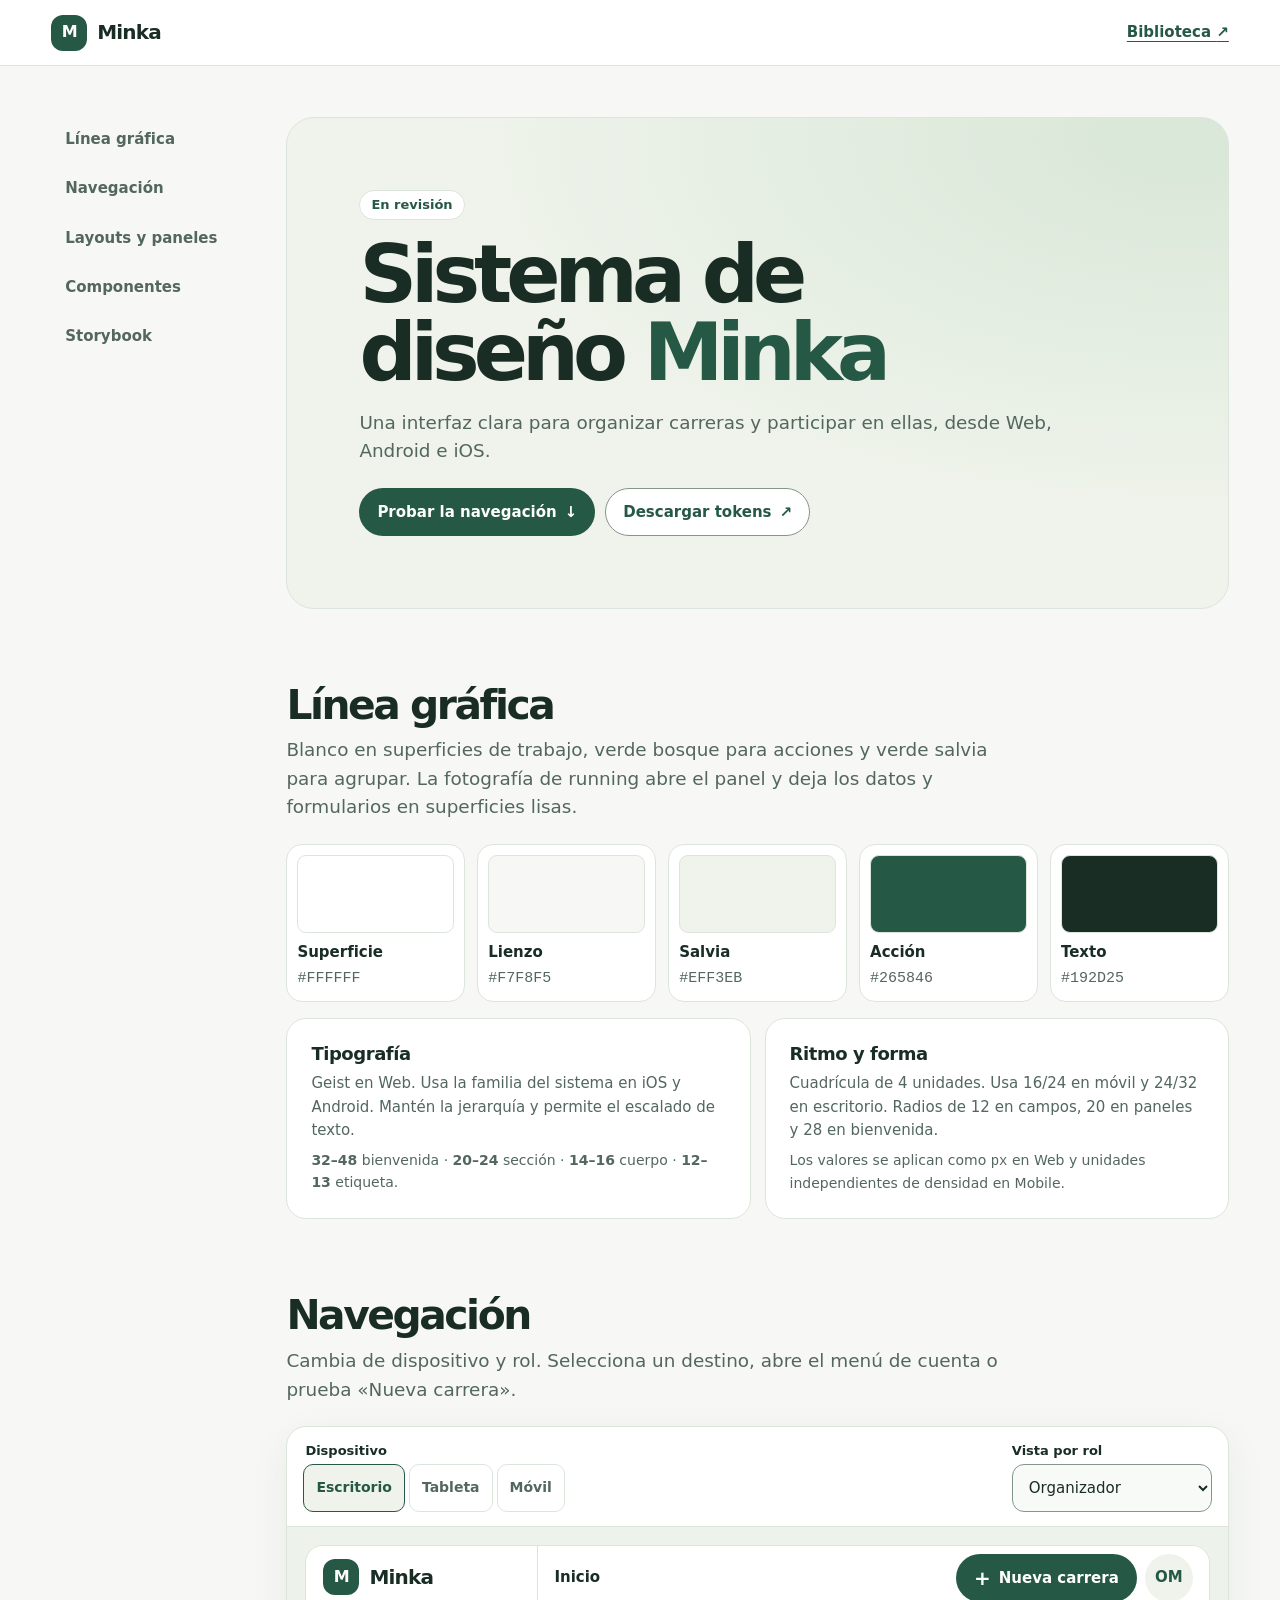
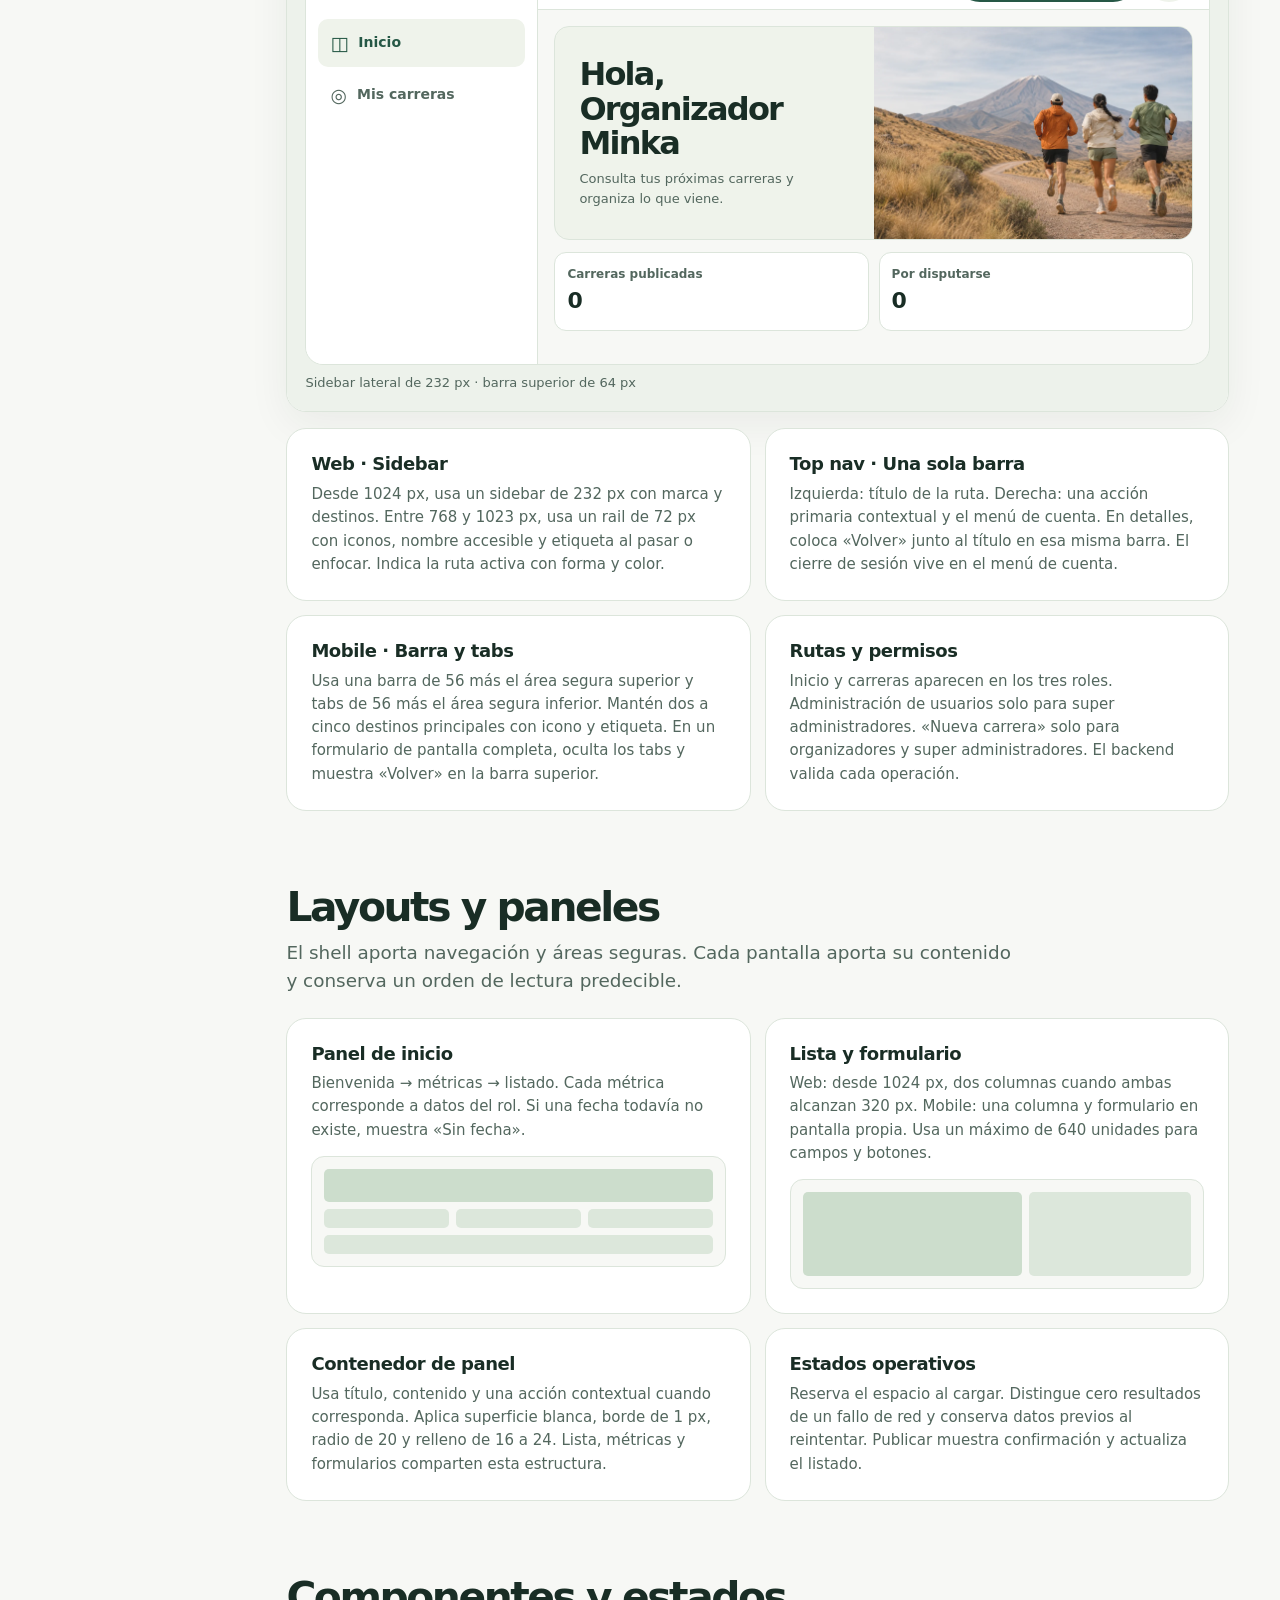
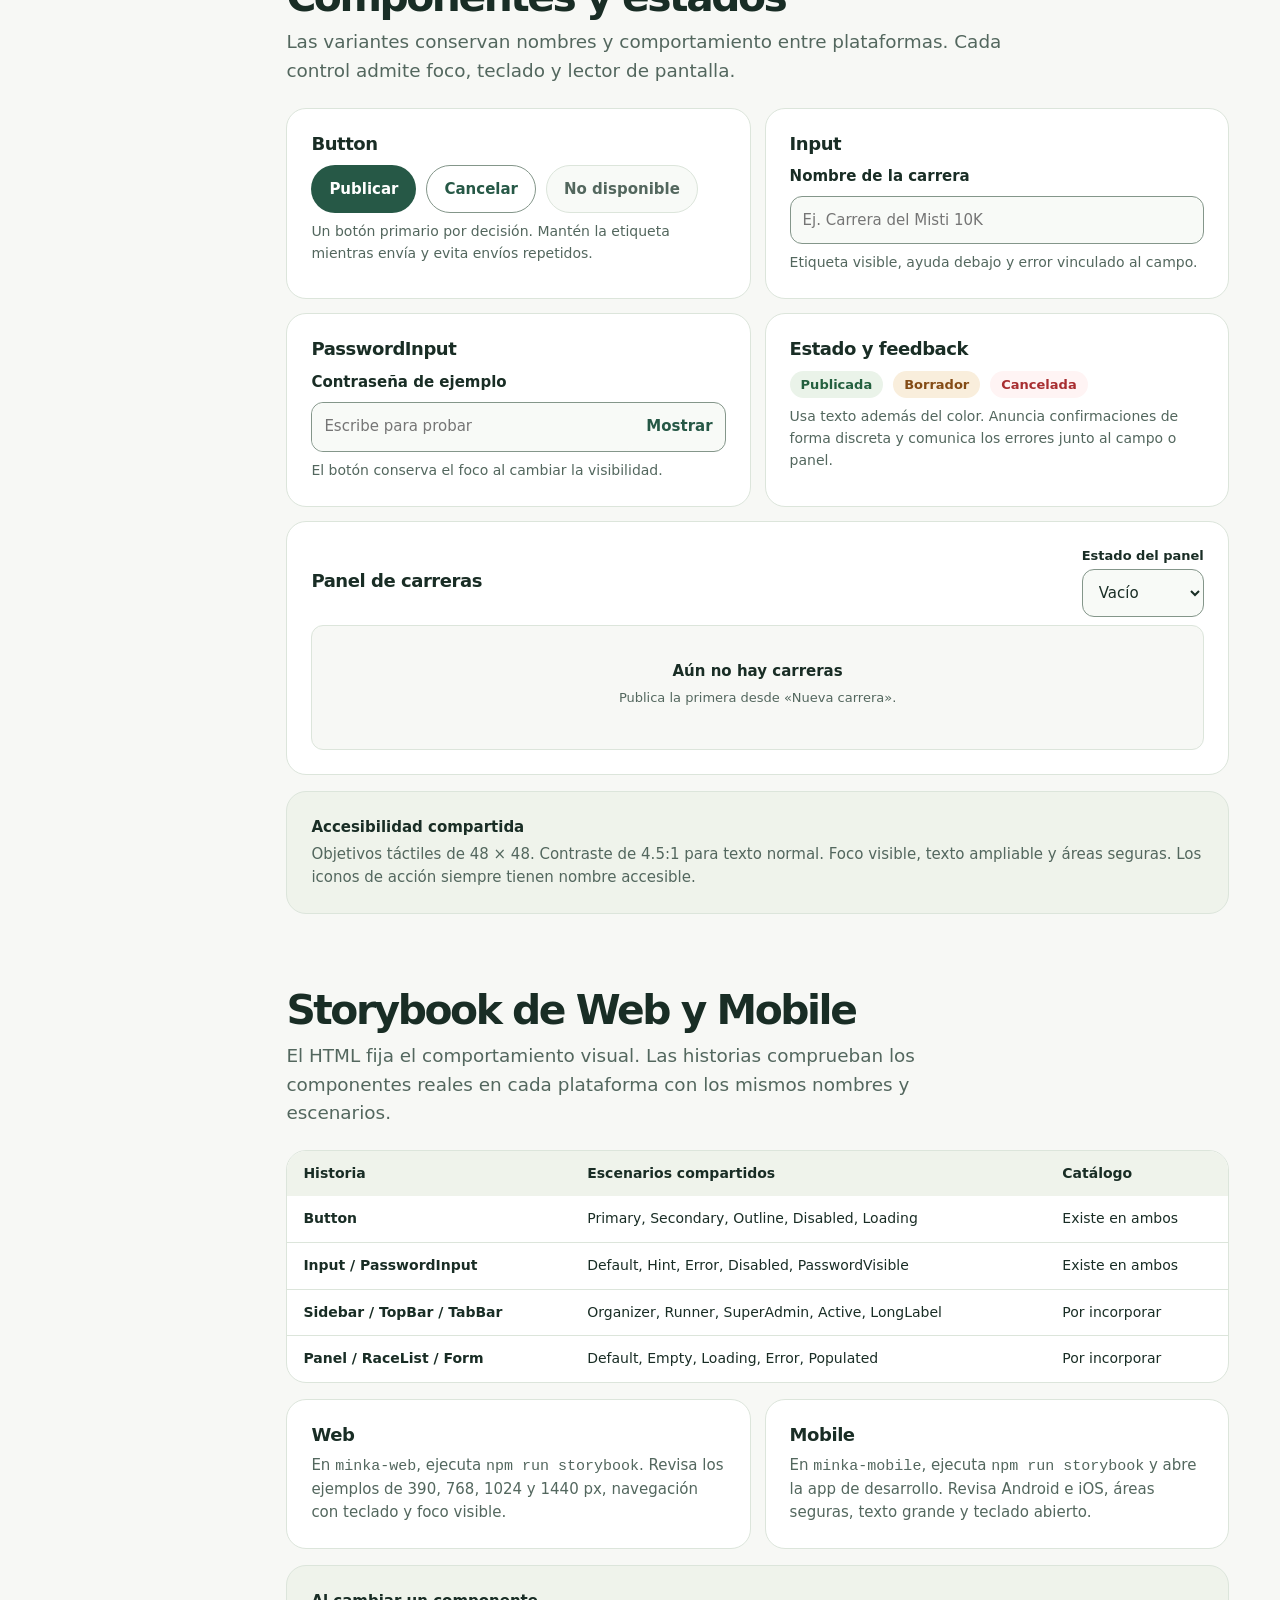
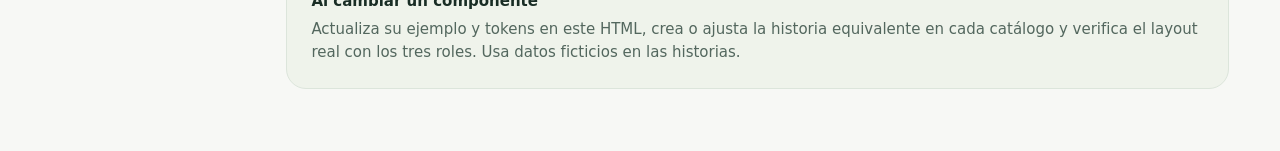
==== design-system/index.html @ 05421f4e "Deploy the Minka design system Source: 55d42dfbb3aa27e192162deaf4122777907f6f53" ====
<!doctype html>
<html lang="es-PE">
    <head>
        <meta charset="utf-8" />
        <meta name="viewport" content="width=device-width, initial-scale=1" />
        <meta name="description" content="Sistema de diseño de Minka para Web, Android e iOS." />
        <title>Sistema de diseño · Minka</title>
        <link rel="stylesheet" href="tokens.css" />
        <link rel="stylesheet" href="design-system.css" />
        <link rel="stylesheet" href="preview.css" />
        <script src="preview.js" defer></script>
    </head>
    <body>
        <a class="skip" href="#contenido">Ir al contenido</a>
        <header class="site-header">
            <div class="site-inner">
                <a class="brand" href="../index.html"
                    ><span class="mark" aria-hidden="true">M</span> Minka</a
                >
                <a href="../index.html" class="text-link">Biblioteca <span aria-hidden="true">↗</span></a>
            </div>
        </header>

        <div class="doc-layout">
            <nav class="doc-nav" aria-label="Contenido del sistema de diseño">
                <a href="#principios">Línea gráfica</a>
                <a href="#navegacion">Navegación</a>
                <a href="#layouts">Layouts y paneles</a>
                <a href="#componentes">Componentes</a>
                <a href="#storybook">Storybook</a>
            </nav>

            <main id="contenido" class="doc-main" tabindex="-1">
                <header class="intro" id="principios">
                    <span class="tag">En revisión</span>
                    <h1>Sistema de diseño <span>Minka</span></h1>
                    <p>
                        Una interfaz clara para organizar carreras y participar en ellas, desde Web, Android
                        e iOS.
                    </p>
                    <div class="intro-actions">
                        <a class="button primary" href="#navegacion"
                            >Probar la navegación <span aria-hidden="true">↓</span></a
                        >
                        <a class="button secondary" href="tokens.css" download
                            >Descargar tokens <span aria-hidden="true">↗</span></a
                        >
                    </div>
                </header>

                <section class="doc-section" aria-labelledby="visual-heading">
                    <h2 id="visual-heading">Línea gráfica</h2>
                    <p class="lede">
                        Blanco en superficies de trabajo, verde bosque para acciones y verde salvia para
                        agrupar. La fotografía de running abre el panel y deja los datos y formularios en
                        superficies lisas.
                    </p>
                    <div class="swatches">
                        <div class="swatch">
                            <span style="background: var(--surface)"></span><strong>Superficie</strong
                            ><code>#FFFFFF</code>
                        </div>
                        <div class="swatch">
                            <span style="background: var(--canvas)"></span><strong>Lienzo</strong
                            ><code>#F7F8F5</code>
                        </div>
                        <div class="swatch">
                            <span style="background: var(--surface-subtle)"></span><strong>Salvia</strong
                            ><code>#EFF3EB</code>
                        </div>
                        <div class="swatch">
                            <span style="background: var(--brand)"></span><strong>Acción</strong
                            ><code>#265846</code>
                        </div>
                        <div class="swatch">
                            <span style="background: var(--ink)"></span><strong>Texto</strong
                            ><code>#192D25</code>
                        </div>
                    </div>
                    <div class="spec-grid">
                        <article class="spec">
                            <h3>Tipografía</h3>
                            <p>
                                Geist en Web. Usa la familia del sistema en iOS y Android. Mantén la
                                jerarquía y permite el escalado de texto.
                            </p>
                            <p class="scale">
                                <strong>32–48</strong> bienvenida · <strong>20–24</strong> sección ·
                                <strong>14–16</strong> cuerpo · <strong>12–13</strong> etiqueta.
                            </p>
                        </article>
                        <article class="spec">
                            <h3>Ritmo y forma</h3>
                            <p>
                                Cuadrícula de 4 unidades. Usa 16/24 en móvil y 24/32 en escritorio. Radios
                                de 12 en campos, 20 en paneles y 28 en bienvenida.
                            </p>
                            <p class="scale">
                                Los valores se aplican como <code>px</code> en Web y unidades independientes
                                de densidad en Mobile.
                            </p>
                        </article>
                    </div>
                </section>

                <section class="doc-section" id="navegacion" aria-labelledby="nav-heading">
                    <h2 id="nav-heading">Navegación</h2>
                    <p class="lede">
                        Cambia de dispositivo y rol. Selecciona un destino, abre el menú de cuenta o prueba
                        «Nueva carrera».
                    </p>

                    <div class="lab">
                        <div class="lab-controls">
                            <fieldset class="segments">
                                <legend>Dispositivo</legend>
                                <label
                                    ><input type="radio" name="device" value="desktop" checked /><span
                                        >Escritorio</span
                                    ></label
                                >
                                <label
                                    ><input type="radio" name="device" value="tablet" /><span
                                        >Tableta</span
                                    ></label
                                >
                                <label
                                    ><input type="radio" name="device" value="mobile" /><span
                                        >Móvil</span
                                    ></label
                                >
                            </fieldset>
                            <div class="role-control">
                                <label for="role">Vista por rol</label>
                                <select id="role">
                                    <option value="organizer">Organizador</option>
                                    <option value="runner">Runner</option>
                                    <option value="super_admin">Super administrador</option>
                                </select>
                            </div>
                        </div>

                        <div class="stage">
                            <div class="app-preview" id="app-preview" data-device="desktop">
                                <aside class="app-sidebar">
                                    <div class="brand app-brand">
                                        <span class="mark" aria-hidden="true">M</span
                                        ><span class="nav-label">Minka</span>
                                    </div>
                                    <nav class="app-destinations" aria-label="Destinos de la aplicación">
                                        <button
                                            type="button"
                                            data-page="home"
                                            aria-current="page"
                                            title="Inicio"
                                        >
                                            <span aria-hidden="true">◫</span
                                            ><span class="nav-label">Inicio</span>
                                        </button>
                                        <button type="button" data-page="races" title="Mis carreras">
                                            <span aria-hidden="true">◎</span
                                            ><span class="nav-label" data-races-label>Mis carreras</span>
                                        </button>
                                        <button type="button" data-page="accounts" title="Usuarios" hidden>
                                            <span aria-hidden="true">◉</span
                                            ><span class="nav-label">Usuarios</span>
                                        </button>
                                    </nav>
                                </aside>

                                <div class="app-workspace">
                                    <header class="app-topbar">
                                        <div class="app-route">
                                            <strong id="screen-title">Inicio</strong>
                                        </div>
                                        <div class="app-actions">
                                            <button
                                                class="button primary new-race"
                                                id="new-race"
                                                type="button"
                                                aria-label="Nueva carrera"
                                            >
                                                <span aria-hidden="true">+</span
                                                ><span class="action-text">Nueva carrera</span>
                                            </button>
                                            <details class="account-menu">
                                                <summary aria-label="Menú de la cuenta">
                                                    <span id="initials" aria-hidden="true">OM</span>
                                                </summary>
                                                <div class="account-popup">
                                                    <strong id="account-name">Organizador Minka</strong>
                                                    <span id="account-role" class="muted">Organizador</span>
                                                    <button type="button" id="sign-out">
                                                        Cerrar sesión
                                                    </button>
                                                </div>
                                            </details>
                                        </div>
                                    </header>

                                    <div class="app-content" id="preview-content" aria-live="polite">
                                        <div id="home-view">
                                            <div class="preview-hero">
                                                <div>
                                                    <h3 id="greeting">Hola, Organizador Minka</h3>
                                                    <p id="welcome-copy">
                                                        Consulta tus próximas carreras y organiza lo que
                                                        viene.
                                                    </p>
                                                </div>
                                                <img
                                                    src="running-arequipa.webp"
                                                    alt=""
                                                    width="1280"
                                                    height="853"
                                                />
                                            </div>
                                            <div class="metrics" aria-label="Resumen de carreras">
                                                <div>
                                                    <span id="first-metric-label">Carreras publicadas</span
                                                    ><strong class="race-count">0</strong>
                                                </div>
                                                <div>
                                                    <span>Por disputarse</span
                                                    ><strong class="race-count">0</strong>
                                                </div>
                                            </div>
                                        </div>
                                        <section id="races-view" class="app-card" hidden>
                                            <div class="empty-state" id="races-empty">
                                                <span aria-hidden="true">◎</span
                                                ><strong>Aún no hay carreras</strong>
                                                <p id="races-empty-hint">
                                                    Usa «Nueva carrera» para publicar la primera.
                                                </p>
                                            </div>
                                            <ul id="sample-races" class="sample-list"></ul>
                                        </section>
                                        <section id="accounts-view" class="app-card" hidden>
                                            <div class="demo-account">
                                                <div>
                                                    <strong>Organizador Minka</strong>
                                                    <p>Cuenta de ejemplo</p>
                                                </div>
                                                <span class="tag">Organizador</span>
                                            </div>
                                            <div class="demo-account">
                                                <div>
                                                    <strong>Runner Minka</strong>
                                                    <p>Cuenta de ejemplo</p>
                                                </div>
                                                <span class="tag">Runner</span>
                                            </div>
                                        </section>
                                        <div id="signed-out-view" class="app-card empty-state" hidden>
                                            <strong>Sesión cerrada en la maqueta</strong>
                                            <button
                                                type="button"
                                                class="button secondary"
                                                id="reset-session"
                                            >
                                                Volver al panel
                                            </button>
                                        </div>
                                    </div>
                                </div>

                                <nav
                                    class="app-destinations app-tabs"
                                    aria-label="Destinos de la aplicación"
                                >
                                    <button type="button" data-page="home" aria-current="page">
                                        <span aria-hidden="true">◫</span><span>Inicio</span>
                                    </button>
                                    <button type="button" data-page="races">
                                        <span aria-hidden="true">◎</span
                                        ><span data-races-label>Mis carreras</span>
                                    </button>
                                    <button type="button" data-page="accounts" hidden>
                                        <span aria-hidden="true">◉</span><span>Usuarios</span>
                                    </button>
                                </nav>
                            </div>
                            <p class="stage-caption" id="device-note">
                                Sidebar lateral de 232 px · barra superior de 64 px
                            </p>
                        </div>
                    </div>

                    <div class="spec-grid nav-specs">
                        <article class="spec">
                            <h3>Web · Sidebar</h3>
                            <p>
                                Desde 1024 px, usa un sidebar de 232 px con marca y destinos. Entre 768 y
                                1023 px, usa un rail de 72 px con iconos, nombre accesible y etiqueta al
                                pasar o enfocar. Indica la ruta activa con forma y color.
                            </p>
                        </article>
                        <article class="spec">
                            <h3>Top nav · Una sola barra</h3>
                            <p>
                                Izquierda: título de la ruta. Derecha: una acción primaria contextual y el
                                menú de cuenta. En detalles, coloca «Volver» junto al título en esa misma
                                barra. El cierre de sesión vive en el menú de cuenta.
                            </p>
                        </article>
                        <article class="spec">
                            <h3>Mobile · Barra y tabs</h3>
                            <p>
                                Usa una barra de 56 más el área segura superior y tabs de 56 más el área
                                segura inferior. Mantén dos a cinco destinos principales con icono y
                                etiqueta. En un formulario de pantalla completa, oculta los tabs y muestra
                                «Volver» en la barra superior.
                            </p>
                        </article>
                        <article class="spec">
                            <h3>Rutas y permisos</h3>
                            <p>
                                Inicio y carreras aparecen en los tres roles. Administración de usuarios
                                solo para super administradores. «Nueva carrera» solo para organizadores y
                                super administradores. El backend valida cada operación.
                            </p>
                        </article>
                    </div>
                </section>

                <section class="doc-section" id="layouts" aria-labelledby="layouts-heading">
                    <h2 id="layouts-heading">Layouts y paneles</h2>
                    <p class="lede">
                        El shell aporta navegación y áreas seguras. Cada pantalla aporta su contenido y
                        conserva un orden de lectura predecible.
                    </p>
                    <div class="spec-grid">
                        <article class="spec layout-spec">
                            <h3>Panel de inicio</h3>
                            <p>
                                Bienvenida → métricas → listado. Cada métrica corresponde a datos del rol.
                                Si una fecha todavía no existe, muestra «Sin fecha».
                            </p>
                            <div class="wire">
                                <i></i>
                                <div><i></i><i></i><i></i></div>
                                <i></i>
                            </div>
                        </article>
                        <article class="spec layout-spec">
                            <h3>Lista y formulario</h3>
                            <p>
                                Web: desde 1024 px, dos columnas cuando ambas alcanzan 320 px. Mobile: una
                                columna y formulario en pantalla propia. Usa un máximo de 640 unidades para
                                campos y botones.
                            </p>
                            <div class="wire wire-split"><i></i><i></i></div>
                        </article>
                        <article class="spec">
                            <h3>Contenedor de panel</h3>
                            <p>
                                Usa título, contenido y una acción contextual cuando corresponda. Aplica
                                superficie blanca, borde de 1 px, radio de 20 y relleno de 16 a 24. Lista,
                                métricas y formularios comparten esta estructura.
                            </p>
                        </article>
                        <article class="spec">
                            <h3>Estados operativos</h3>
                            <p>
                                Reserva el espacio al cargar. Distingue cero resultados de un fallo de red y
                                conserva datos previos al reintentar. Publicar muestra confirmación y
                                actualiza el listado.
                            </p>
                        </article>
                    </div>
                </section>

                <section class="doc-section" id="componentes" aria-labelledby="components-heading">
                    <h2 id="components-heading">Componentes y estados</h2>
                    <p class="lede">
                        Las variantes conservan nombres y comportamiento entre plataformas. Cada control
                        admite foco, teclado y lector de pantalla.
                    </p>
                    <div class="component-board">
                        <article class="sample">
                            <h3>Button</h3>
                            <div class="sample-row">
                                <button
                                    type="button"
                                    class="button primary"
                                    data-example="Acción primaria seleccionada."
                                >
                                    Publicar</button
                                ><button
                                    type="button"
                                    class="button secondary"
                                    data-example="Acción secundaria seleccionada."
                                >
                                    Cancelar</button
                                ><button type="button" class="button secondary" disabled>
                                    No disponible
                                </button>
                            </div>
                            <p id="button-feedback" class="sample-feedback" aria-live="polite" hidden></p>
                            <p>
                                Un botón primario por decisión. Mantén la etiqueta mientras envía y evita
                                envíos repetidos.
                            </p>
                        </article>
                        <article class="sample">
                            <h3>Input</h3>
                            <label for="example-input">Nombre de la carrera</label
                            ><input
                                id="example-input"
                                placeholder="Ej. Carrera del Misti 10K"
                                aria-describedby="example-hint"
                            />
                            <p id="example-hint">
                                Etiqueta visible, ayuda debajo y error vinculado al campo.
                            </p>
                        </article>
                        <article class="sample">
                            <h3>PasswordInput</h3>
                            <label for="example-password">Contraseña de ejemplo</label>
                            <div class="password-field">
                                <input
                                    id="example-password"
                                    type="password"
                                    autocomplete="off"
                                    placeholder="Escribe para probar"
                                /><button
                                    type="button"
                                    id="toggle-password"
                                    aria-controls="example-password"
                                >
                                    Mostrar
                                </button>
                            </div>
                            <p>El botón conserva el foco al cambiar la visibilidad.</p>
                        </article>
                        <article class="sample">
                            <h3>Estado y feedback</h3>
                            <div class="sample-row">
                                <span class="status success">Publicada</span
                                ><span class="status warning">Borrador</span
                                ><span class="status danger">Cancelada</span>
                            </div>
                            <p>
                                Usa texto además del color. Anuncia confirmaciones de forma discreta y
                                comunica los errores junto al campo o panel.
                            </p>
                        </article>
                    </div>
                    <article class="sample panel-demo">
                        <div class="panel-demo-header">
                            <h3>Panel de carreras</h3>
                            <div class="role-control">
                                <label for="panel-status">Estado del panel</label>
                                <select id="panel-status">
                                    <option value="empty">Vacío</option>
                                    <option value="loading">Cargando</option>
                                    <option value="error">Error</option>
                                    <option value="ready">Con datos</option>
                                </select>
                            </div>
                        </div>
                        <div class="panel-example" aria-live="polite">
                            <div class="empty-state" data-panel="empty">
                                <strong>Aún no hay carreras</strong>
                                <p>Publica la primera desde «Nueva carrera».</p>
                            </div>
                            <div class="skeleton" data-panel="loading" hidden>
                                <p>Cargando carreras…</p>
                                <span></span><span></span>
                            </div>
                            <div class="panel-error" data-panel="error" hidden>
                                <strong>No se pudieron cargar las carreras.</strong>
                                <p>Comprueba tu conexión e inténtalo de nuevo.</p>
                                <button type="button" class="button secondary" id="retry-panel">
                                    Reintentar
                                </button>
                            </div>
                            <div class="demo-account" data-panel="ready" hidden>
                                <div>
                                    <strong>Carrera del Misti 10K</strong>
                                    <p>Arequipa · 20 de marzo</p>
                                </div>
                                <span class="status success">Publicada</span>
                            </div>
                        </div>
                    </article>
                    <aside class="note">
                        <strong>Accesibilidad compartida</strong>
                        <p>
                            Objetivos táctiles de 48 × 48. Contraste de 4.5:1 para texto normal. Foco
                            visible, texto ampliable y áreas seguras. Los iconos de acción siempre tienen
                            nombre accesible.
                        </p>
                    </aside>
                </section>

                <section class="doc-section" id="storybook" aria-labelledby="stories-heading">
                    <h2 id="stories-heading">Storybook de Web y Mobile</h2>
                    <p class="lede">
                        El HTML fija el comportamiento visual. Las historias comprueban los componentes
                        reales en cada plataforma con los mismos nombres y escenarios.
                    </p>
                    <div class="table-wrap">
                        <table>
                            <thead>
                                <tr>
                                    <th scope="col">Historia</th>
                                    <th scope="col">Escenarios compartidos</th>
                                    <th scope="col">Catálogo</th>
                                </tr>
                            </thead>
                            <tbody>
                                <tr>
                                    <th scope="row">Button</th>
                                    <td>Primary, Secondary, Outline, Disabled, Loading</td>
                                    <td>Existe en ambos</td>
                                </tr>
                                <tr>
                                    <th scope="row">Input / PasswordInput</th>
                                    <td>Default, Hint, Error, Disabled, PasswordVisible</td>
                                    <td>Existe en ambos</td>
                                </tr>
                                <tr>
                                    <th scope="row">Sidebar / TopBar / TabBar</th>
                                    <td>Organizer, Runner, SuperAdmin, Active, LongLabel</td>
                                    <td>Por incorporar</td>
                                </tr>
                                <tr>
                                    <th scope="row">Panel / RaceList / Form</th>
                                    <td>Default, Empty, Loading, Error, Populated</td>
                                    <td>Por incorporar</td>
                                </tr>
                            </tbody>
                        </table>
                    </div>
                    <div class="spec-grid">
                        <article class="spec">
                            <h3>Web</h3>
                            <p>
                                En <code>minka-web</code>, ejecuta <code>npm run storybook</code>. Revisa
                                los ejemplos de 390, 768, 1024 y 1440 px, navegación con teclado y foco
                                visible.
                            </p>
                        </article>
                        <article class="spec">
                            <h3>Mobile</h3>
                            <p>
                                En <code>minka-mobile</code>, ejecuta <code>npm run storybook</code> y abre
                                la app de desarrollo. Revisa Android e iOS, áreas seguras, texto grande y
                                teclado abierto.
                            </p>
                        </article>
                    </div>
                    <aside class="note">
                        <strong>Al cambiar un componente</strong>
                        <p>
                            Actualiza su ejemplo y tokens en este HTML, crea o ajusta la historia
                            equivalente en cada catálogo y verifica el layout real con los tres roles. Usa
                            datos ficticios en las historias.
                        </p>
                    </aside>
                </section>
            </main>
        </div>

        <dialog id="race-dialog" aria-labelledby="dialog-title">
            <form id="sample-form">
                <header>
                    <div>
                        <h2 id="dialog-title">Nueva carrera</h2>
                        <p>Los datos se usan solo en esta maqueta.</p>
                    </div>
                    <button class="button secondary" type="button" id="close-dialog">Volver</button>
                </header>
                <label for="demo-race-name">Nombre de la carrera</label>
                <input id="demo-race-name" name="name" maxlength="120" required autofocus />
                <label for="demo-race-city">Ciudad</label>
                <input id="demo-race-city" name="city" maxlength="100" required />
                <button class="button primary" type="submit">Añadir a la maqueta</button>
            </form>
        </dialog>
    </body>
</html>
---- design-system/tokens.css ----
:root {
    color-scheme: light;
    --canvas: #f7f8f5;
    --surface: #ffffff;
    --surface-subtle: #eff3eb;
    --field: #f8faf7;
    --border: #dce5db;
    --border-strong: #84968a;
    --ink: #192d25;
    --muted: #53675e;
    --brand: #265846;
    --brand-hover: #1c4436;
    --success: #24603f;
    --success-bg: #eaf3e9;
    --warning: #844c16;
    --warning-bg: #f9eedc;
    --danger: #a82e31;
    --danger-bg: #fff4f4;

    --font: system-ui, -apple-system, BlinkMacSystemFont, sans-serif;
    --space-1: 4px;
    --space-2: 8px;
    --space-3: 12px;
    --space-4: 16px;
    --space-5: 20px;
    --space-6: 24px;
    --space-8: 32px;
    --space-10: 40px;
    --space-12: 48px;
    --radius-field: 12px;
    --radius-panel: 20px;
    --radius-hero: 28px;
    --focus: 2px solid var(--brand);
    --shadow: 0 12px 40px #192d2510;
    --sidebar-width: 232px;
    --rail-width: 72px;
    --topbar-height: 64px;
    --mobile-bar-height: 56px;
    --target-size: 48px;
}
---- design-system/design-system.css ----
* {
    box-sizing: border-box;
}
[hidden] {
    display: none !important;
}
html {
    scroll-padding-top: 90px;
}
body {
    margin: 0;
    background: var(--canvas);
    color: var(--ink);
    font: 15px/1.55 var(--font);
}
a {
    color: var(--brand);
}
button,
input,
select {
    font: inherit;
}
button,
summary {
    cursor: pointer;
}
button:disabled {
    cursor: default;
}
h1,
h2,
h3,
p {
    margin: 0;
}
:focus-visible {
    outline: var(--focus);
    outline-offset: 3px;
}
main:focus-visible {
    outline: none;
}
.skip {
    position: fixed;
    z-index: 10;
    top: 8px;
    left: 8px;
    padding: 12px 16px;
    transform: translateY(-150%);
    background: var(--surface);
}
.skip:focus {
    transform: none;
}
.site-header {
    position: sticky;
    inset-block-start: 0;
    z-index: 5;
    background: var(--surface);
    border-bottom: 1px solid var(--border);
}
.site-inner {
    max-width: 1460px;
    margin: auto;
    min-height: 65px;
    padding: 8px clamp(16px, 4vw, 56px);
    display: flex;
    align-items: center;
    justify-content: space-between;
    gap: 16px;
}
.brand {
    display: inline-flex;
    gap: 10px;
    align-items: center;
    color: var(--ink);
    font-size: 20px;
    font-weight: 780;
    text-decoration: none;
    letter-spacing: -0.04em;
}
.mark {
    display: grid;
    place-items: center;
    width: 36px;
    aspect-ratio: 1;
    background: var(--brand);
    border-radius: 12px;
    color: white;
    font-size: 16px;
}
.text-link {
    font-weight: 650;
    text-underline-offset: 4px;
}
.doc-layout {
    max-width: 1460px;
    display: grid;
    grid-template-columns: 184px minmax(0, 1fr);
    column-gap: clamp(16px, 4vw, 56px);
    margin: auto;
    padding: clamp(20px, 4vw, 54px) clamp(16px, 4vw, 56px) 64px;
}
.doc-nav {
    position: sticky;
    top: 86px;
    align-self: start;
    display: grid;
    gap: 4px;
}
.doc-nav a {
    padding: 11px 14px;
    color: var(--muted);
    text-decoration: none;
    border-radius: var(--radius-field);
    font-weight: 650;
}
.doc-nav a:hover,
.doc-nav a:focus-visible {
    background: var(--surface-subtle);
    color: var(--brand);
}
.intro {
    background: radial-gradient(ellipse at 95% 4%, #d8e7d7, transparent 56%), var(--surface-subtle);
    border: 1px solid var(--border);
    border-radius: var(--radius-hero);
    padding: clamp(24px, 6vw, 72px);
    display: grid;
    justify-items: start;
    gap: 16px;
}
.tag,
.status {
    width: fit-content;
    border-radius: 999px;
    padding: 5px 11px;
    font-size: 13px;
    font-weight: 700;
    line-height: 1.35;
}
.tag {
    color: var(--brand);
    background: var(--surface);
    border: 1px solid var(--border);
}
.intro h1 {
    font-size: clamp(2.55rem, 7vw, 5rem);
    letter-spacing: -0.075em;
    line-height: 0.98;
    max-width: 12ch;
}
.intro h1 span {
    color: var(--brand);
}
.intro p,
.lede {
    color: var(--muted);
    font-size: clamp(1rem, 1.8vw, 1.15rem);
    max-width: 62ch;
}
.intro-actions,
.sample-row {
    display: flex;
    flex-wrap: wrap;
    gap: 10px;
}
.intro-actions {
    margin-top: 6px;
}
.doc-section {
    margin-top: clamp(38px, 7vw, 74px);
}
.doc-section > h2 {
    font-size: clamp(1.8rem, 4vw, 2.55rem);
    letter-spacing: -0.06em;
    line-height: 1.12;
}
.lede {
    margin: 8px 0 22px;
}
.swatches {
    display: grid;
    grid-template-columns: repeat(5, minmax(0, 1fr));
    gap: 12px;
    margin-bottom: 16px;
}
.swatch {
    display: grid;
    gap: 3px;
    background: var(--surface);
    border: 1px solid var(--border);
    border-radius: 16px;
    padding: 10px;
}
.swatch span {
    display: block;
    aspect-ratio: 2 / 1;
    border: 1px solid var(--border);
    border-radius: 9px;
    margin-bottom: 5px;
}
.swatch code,
.scale,
.spec p,
.sample p,
.note p,
.muted {
    color: var(--muted);
}
.spec-grid,
.component-board {
    display: grid;
    grid-template-columns: repeat(2, minmax(0, 1fr));
    gap: 14px;
}
.spec,
.sample,
.note {
    background: var(--surface);
    border-radius: var(--radius-panel);
    border: 1px solid var(--border);
    padding: clamp(16px, 3vw, 24px);
}
.spec h3,
.sample h3 {
    line-height: 1.2;
    margin-bottom: 8px;
    font-size: 18px;
    letter-spacing: -0.025em;
}
.spec p + p {
    margin-top: 8px;
}
.scale {
    font-size: 14px;
}
.nav-specs,
.note {
    margin-top: 16px;
}
.note {
    background: var(--surface-subtle);
}
.note strong {
    display: block;
    margin-bottom: 4px;
}
.button {
    min-height: var(--target-size);
    display: inline-flex;
    align-items: center;
    justify-content: center;
    gap: 8px;
    padding: 9px 17px;
    border: 1px solid transparent;
    border-radius: 999px;
    font-weight: 700;
    text-decoration: none;
    line-height: 1.2;
}
.primary {
    color: #fff;
    background: var(--brand);
}
.primary:hover {
    background: var(--brand-hover);
}
.secondary {
    background: var(--surface);
    border-color: var(--border-strong);
    color: var(--brand);
}
.secondary:hover {
    background: var(--surface-subtle);
}
.button:disabled {
    color: var(--muted);
    background: var(--field);
    border-color: var(--border);
}
.wire {
    display: grid;
    gap: 7px;
    margin-top: 14px;
    padding: 12px;
    border: 1px solid var(--border);
    border-radius: 13px;
    background: var(--canvas);
}
.wire div,
.wire-split {
    display: grid;
    gap: 7px;
    grid-template-columns: repeat(3, minmax(0, 1fr));
}
.wire i {
    display: block;
    min-height: 19px;
    border-radius: 5px;
    background: #dce7db;
}
.wire > i:first-child {
    min-height: 33px;
    background: #ccddcc;
}
.wire-split {
    grid-template-columns: 1.35fr 1fr;
}
.wire-split > i {
    height: 84px;
}
.sample {
    display: grid;
    align-content: start;
    gap: 8px;
}
.sample h3 {
    margin-bottom: 3px;
}
label {
    font-weight: 650;
}
.sample p {
    font-size: 14px;
}
input:not([type='radio']),
select {
    border: 1px solid var(--border-strong);
    min-height: var(--target-size);
    border-radius: var(--radius-field);
    background: var(--field);
    color: var(--ink);
    padding: 8px 12px;
    min-width: 0;
}
.password-field {
    display: flex;
    border: 1px solid var(--border-strong);
    border-radius: var(--radius-field);
    background: var(--field);
}
.password-field input {
    border: 0;
    flex: 1;
}
.password-field button {
    border: 0;
    background: none;
    color: var(--brand);
    padding: 0 12px;
    border-radius: var(--radius-field);
    font-weight: 700;
}
.status.success {
    color: var(--success);
    background: var(--success-bg);
}
.status.warning {
    color: var(--warning);
    background: var(--warning-bg);
}
.status.danger {
    color: var(--danger);
    background: var(--danger-bg);
}
.table-wrap {
    overflow-x: auto;
    background: var(--surface);
    border: 1px solid var(--border);
    border-radius: var(--radius-panel);
    margin-bottom: 16px;
}
table {
    border-collapse: collapse;
    width: 100%;
    text-align: left;
    font-size: 14px;
}
th,
td {
    padding: 12px 16px;
    vertical-align: top;
}
thead {
    background: var(--surface-subtle);
}
tbody tr + tr {
    border-top: 1px solid var(--border);
}
@media (max-width: 950px) {
    .doc-layout {
        grid-template-columns: minmax(0, 1fr);
        row-gap: 18px;
    }
    .doc-nav {
        position: static;
        display: flex;
        flex-wrap: wrap;
        gap: 4px;
    }
    .doc-nav a {
        padding: 8px;
    }
}
@media (max-width: 600px) {
    .swatches {
        grid-template-columns: repeat(3, minmax(0, 1fr));
        gap: 8px;
    }
    .spec-grid,
    .component-board {
        grid-template-columns: minmax(0, 1fr);
    }
    th,
    td {
        padding: 10px;
    }
}

.panel-demo {
    margin-top: 14px;
}
.panel-demo-header {
    display: flex;
    align-items: center;
    justify-content: space-between;
    flex-wrap: wrap;
    gap: 12px;
}
.panel-demo-header h3 {
    margin: 0;
}
.panel-example {
    min-height: 125px;
    background: var(--canvas);
    border: 1px solid var(--border);
    border-radius: var(--radius-field);
    padding: 12px;
}
.panel-error {
    display: grid;
    justify-items: start;
    gap: 5px;
}
.panel-error strong {
    color: var(--danger);
}
.skeleton {
    display: grid;
    gap: 10px;
    padding: 6px;
}
.skeleton span {
    background: var(--surface-subtle);
    height: 16px;
    border-radius: 7px;
}
.skeleton span:last-child {
    width: 65%;
}

.sample {
    min-width: 0;
    grid-template-columns: minmax(0, 1fr);
}

.password-field input {
    width: 0;
}
---- design-system/preview.css ----
.lab {
    border: 1px solid var(--border);
    border-radius: var(--radius-panel);
    background: var(--surface);
    overflow: clip;
    box-shadow: var(--shadow);
}
.lab-controls {
    display: flex;
    justify-content: space-between;
    align-items: end;
    flex-wrap: wrap;
    padding: 14px 16px;
    gap: 14px;
}
.segments {
    border: 0;
    padding: 0;
    margin: 0;
    display: flex;
    flex-wrap: wrap;
    gap: 4px;
}
.segments legend,
.role-control label {
    margin-bottom: 3px;
    font-size: 13px;
    font-weight: 680;
}
.segments label {
    display: inline-flex;
    position: relative;
    align-items: stretch;
    cursor: pointer;
}
.segments input {
    position: absolute;
    opacity: 0;
}
.segments span {
    display: grid;
    align-items: center;
    min-height: 48px;
    padding: 6px 12px;
    border: 1px solid var(--border);
    border-radius: 10px;
    color: var(--muted);
    font-size: 14px;
}
.segments input:checked + span {
    border-color: var(--brand);
    background: var(--surface-subtle);
    color: var(--brand);
}
.segments input:focus-visible + span {
    outline: var(--focus);
    outline-offset: 2px;
}
.role-control {
    display: grid;
}
.stage {
    overflow-x: auto;
    padding: clamp(10px, 2vw, 18px);
    background: #edf2eb;
    border-top: 1px solid var(--border);
}
.app-preview {
    display: grid;
    grid-template-columns: var(--sidebar-width) minmax(0, 1fr);
    min-width: 740px;
    max-width: 1140px;
    min-height: 420px;
    margin: auto;
    background: var(--canvas);
    border: 1px solid var(--border);
    border-radius: 18px;
    overflow: hidden;
}
.app-sidebar {
    background: var(--surface);
    border-inline-end: 1px solid var(--border);
    display: flex;
    flex-direction: column;
    gap: 24px;
    padding: 13px 12px;
}
.app-brand {
    padding-inline-start: 5px;
    min-height: 36px;
}
.app-destinations {
    display: grid;
    gap: 4px;
}
.app-tabs {
    display: none;
}
.app-preview[data-signed-out] .app-destinations {
    visibility: hidden;
}
.app-destinations button {
    display: flex;
    gap: 10px;
    align-items: center;
    padding: 8px 12px;
    min-height: var(--target-size);
    border: 0;
    border-radius: 10px;
    background: none;
    text-align: start;
    color: var(--muted);
    font-size: 14px;
    font-weight: 650;
}
.app-destinations button > span:first-child {
    font-size: 19px;
    line-height: 1;
}
.app-destinations button:hover,
.app-destinations button[aria-current='page'] {
    background: var(--surface-subtle);
    color: var(--brand);
}
.app-topbar {
    position: relative;
    z-index: 1;
    min-height: var(--topbar-height);
    display: flex;
    align-items: center;
    justify-content: space-between;
    gap: 8px;
    padding: 6px 16px;
    background: var(--surface);
    border-bottom: 1px solid var(--border);
}
.app-route {
    min-width: 0;
    overflow-wrap: anywhere;
}
.app-actions {
    flex: none;
    display: flex;
    gap: 8px;
    align-items: center;
}
.new-race span:first-child {
    font-size: 20px;
}
.account-menu {
    position: relative;
}
.account-menu summary {
    display: grid;
    place-items: center;
    width: var(--target-size);
    aspect-ratio: 1;
    border-radius: 50%;
    background: var(--surface-subtle);
    color: var(--brand);
    font-weight: 750;
    list-style: none;
}
.account-menu summary::-webkit-details-marker {
    display: none;
}
.account-popup {
    position: absolute;
    inset-inline-end: 0;
    inset-block-start: calc(100% + 6px);
    min-width: 190px;
    display: grid;
    gap: 3px;
    border: 1px solid var(--border);
    border-radius: 13px;
    padding: 12px;
    background: var(--surface);
    box-shadow: var(--shadow);
}
.account-popup .muted {
    font-size: 13px;
}
.account-popup button {
    display: block;
    margin-top: 5px;
    min-height: var(--target-size);
    padding: 5px 8px;
    text-align: start;
    border: 0;
    border-top: 1px solid var(--border);
    background: var(--surface);
    color: var(--brand);
    font-weight: 650;
}
.app-content {
    min-width: 0;
    padding: 16px;
}
.preview-hero {
    display: grid;
    grid-template-columns: minmax(0, 1fr) minmax(0, 1fr);
    background: var(--surface-subtle);
    border: 1px solid var(--border);
    border-radius: 15px;
    overflow: hidden;
}
.preview-hero div {
    display: grid;
    align-content: center;
    gap: 8px;
    padding: clamp(14px, 3vw, 24px);
}
.preview-hero h3 {
    font-size: clamp(1.3rem, 2.7vw, 2rem);
    letter-spacing: -0.055em;
    line-height: 1.08;
}
.preview-hero p {
    font-size: 13px;
    color: var(--muted);
}
.preview-hero img {
    width: 100%;
    height: 100%;
    min-height: 148px;
    max-height: 225px;
    object-fit: cover;
    object-position: center;
}
.metrics {
    display: flex;
    gap: 10px;
    margin-top: 12px;
}
.metrics div {
    flex: 1;
    padding: 12px;
    border: 1px solid var(--border);
    border-radius: 12px;
    background: var(--surface);
}
.metrics span {
    display: block;
    color: var(--muted);
    font-weight: 600;
    font-size: 12px;
}
.metrics strong {
    font-size: 22px;
}
.app-card {
    background: var(--surface);
    border: 1px solid var(--border);
    border-radius: 14px;
    padding: 14px;
}
.empty-state {
    display: grid;
    gap: 5px;
    text-align: center;
    justify-items: center;
    padding: 22px 12px;
}
.empty-state > span {
    color: var(--brand);
    font-size: 24px;
}
.empty-state p,
.sample-list p,
.demo-account p {
    color: var(--muted);
    font-size: 13px;
}
.sample-list {
    list-style: none;
    margin: 0;
    padding: 0;
}
.sample-list li,
.demo-account {
    display: flex;
    align-items: start;
    justify-content: space-between;
    gap: 8px;
    padding: 12px 0;
    overflow-wrap: anywhere;
}
.sample-list li + li,
.demo-account + .demo-account {
    border-top: 1px solid var(--border);
}
.status {
    flex: none;
}
.stage-caption {
    margin-top: 8px;
    color: var(--muted);
    font-size: 13px;
}
.app-preview[data-device='tablet'] {
    grid-template-columns: var(--rail-width) minmax(0, 1fr);
    min-width: 510px;
    max-width: 730px;
}
.app-preview[data-device='tablet'] .app-brand {
    padding-inline-start: 0;
    justify-content: center;
}
.app-preview[data-device='tablet'] .nav-label {
    position: absolute;
    width: 1px;
    height: 1px;
    padding: 0;
    overflow: hidden;
    clip-path: inset(50%);
    white-space: nowrap;
}
.app-preview[data-device='tablet'] .app-destinations button {
    padding: 8px 0;
    justify-content: center;
    position: relative;
}
.app-preview[data-device='tablet'] .app-destinations button:focus-visible .nav-label {
    clip-path: none;
    inline-size: max-content;
    block-size: auto;
    left: calc(100% + 9px);
    z-index: 2;
    padding: 5px 8px;
    border-radius: 8px;
    background: var(--brand);
    color: #fff;
}
.app-preview[data-device='mobile'] {
    display: flex;
    flex-direction: column;
    justify-content: space-between;
    min-width: 0;
    max-width: 390px;
    min-height: 468px;
}
.app-preview[data-device='mobile'] .app-sidebar {
    display: none;
}
.app-preview[data-device='mobile'] .app-tabs {
    border-top: 1px solid var(--border);
    background: var(--surface);
    padding: 0 5px max(4px, env(safe-area-inset-bottom));
}
.app-preview[data-device='mobile'] .action-text {
    display: none;
}
.app-preview[data-device='mobile'] .app-topbar {
    min-height: var(--mobile-bar-height);
    padding: max(4px, env(safe-area-inset-top)) 12px 4px;
}
.app-preview[data-device='mobile'] .new-race {
    width: var(--target-size);
    padding: 0;
    font-size: 21px;
}
.app-preview[data-device='mobile'] .app-tabs {
    display: flex;
}
.app-preview[data-device='mobile'] .app-destinations button {
    flex: 1;
    min-width: 0;
    min-height: var(--mobile-bar-height);
    flex-direction: column;
    justify-content: center;
    text-align: center;
    gap: 2px;
    padding: 5px 4px;
    font-size: 11px;
    line-height: 1.15;
    overflow-wrap: anywhere;
}
.app-preview[data-device='mobile'] .preview-hero {
    grid-template-columns: minmax(0, 1fr);
}
.app-preview[data-device='mobile'] .preview-hero img {
    order: -1;
    min-height: 0;
    height: 120px;
}
.app-preview[data-device='mobile'] .app-content {
    padding: 12px;
}
dialog {
    width: min(100% - 32px, 490px);
    margin: auto;
    border: 1px solid var(--border);
    border-radius: 20px;
    padding: 20px;
    color: var(--ink);
    background: var(--surface);
    box-shadow: var(--shadow);
}
dialog::backdrop {
    background: #152c2266;
}
dialog form {
    display: grid;
    gap: 10px;
}
dialog header {
    display: flex;
    justify-content: space-between;
    align-items: start;
    gap: 10px;
    margin-bottom: 6px;
}
dialog header p {
    color: var(--muted);
    font-size: 13px;
}
dialog button[type='submit'] {
    justify-self: start;
    margin-top: 8px;
}
@media (max-width: 520px) {
    .lab-controls {
        align-items: start;
    }
    .segments span {
        padding: 6px 8px;
        font-size: 13px;
    }
}
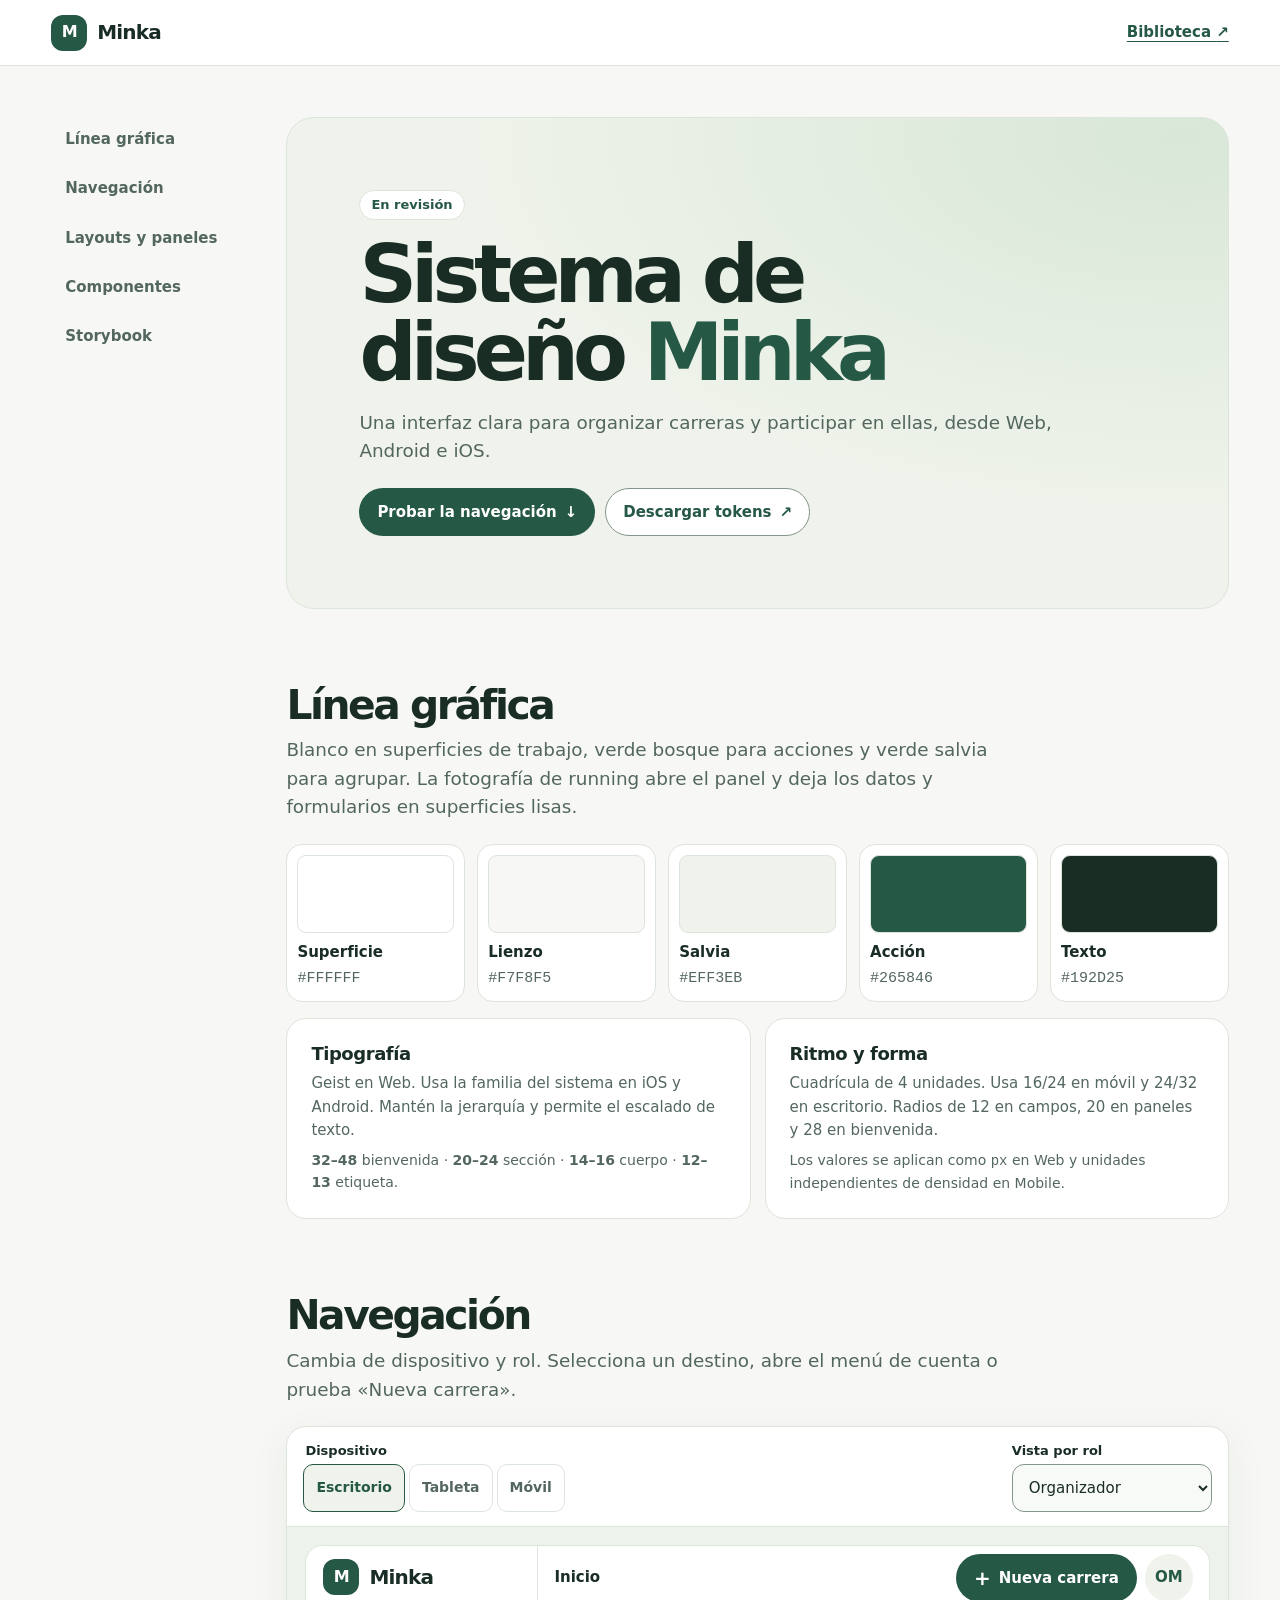
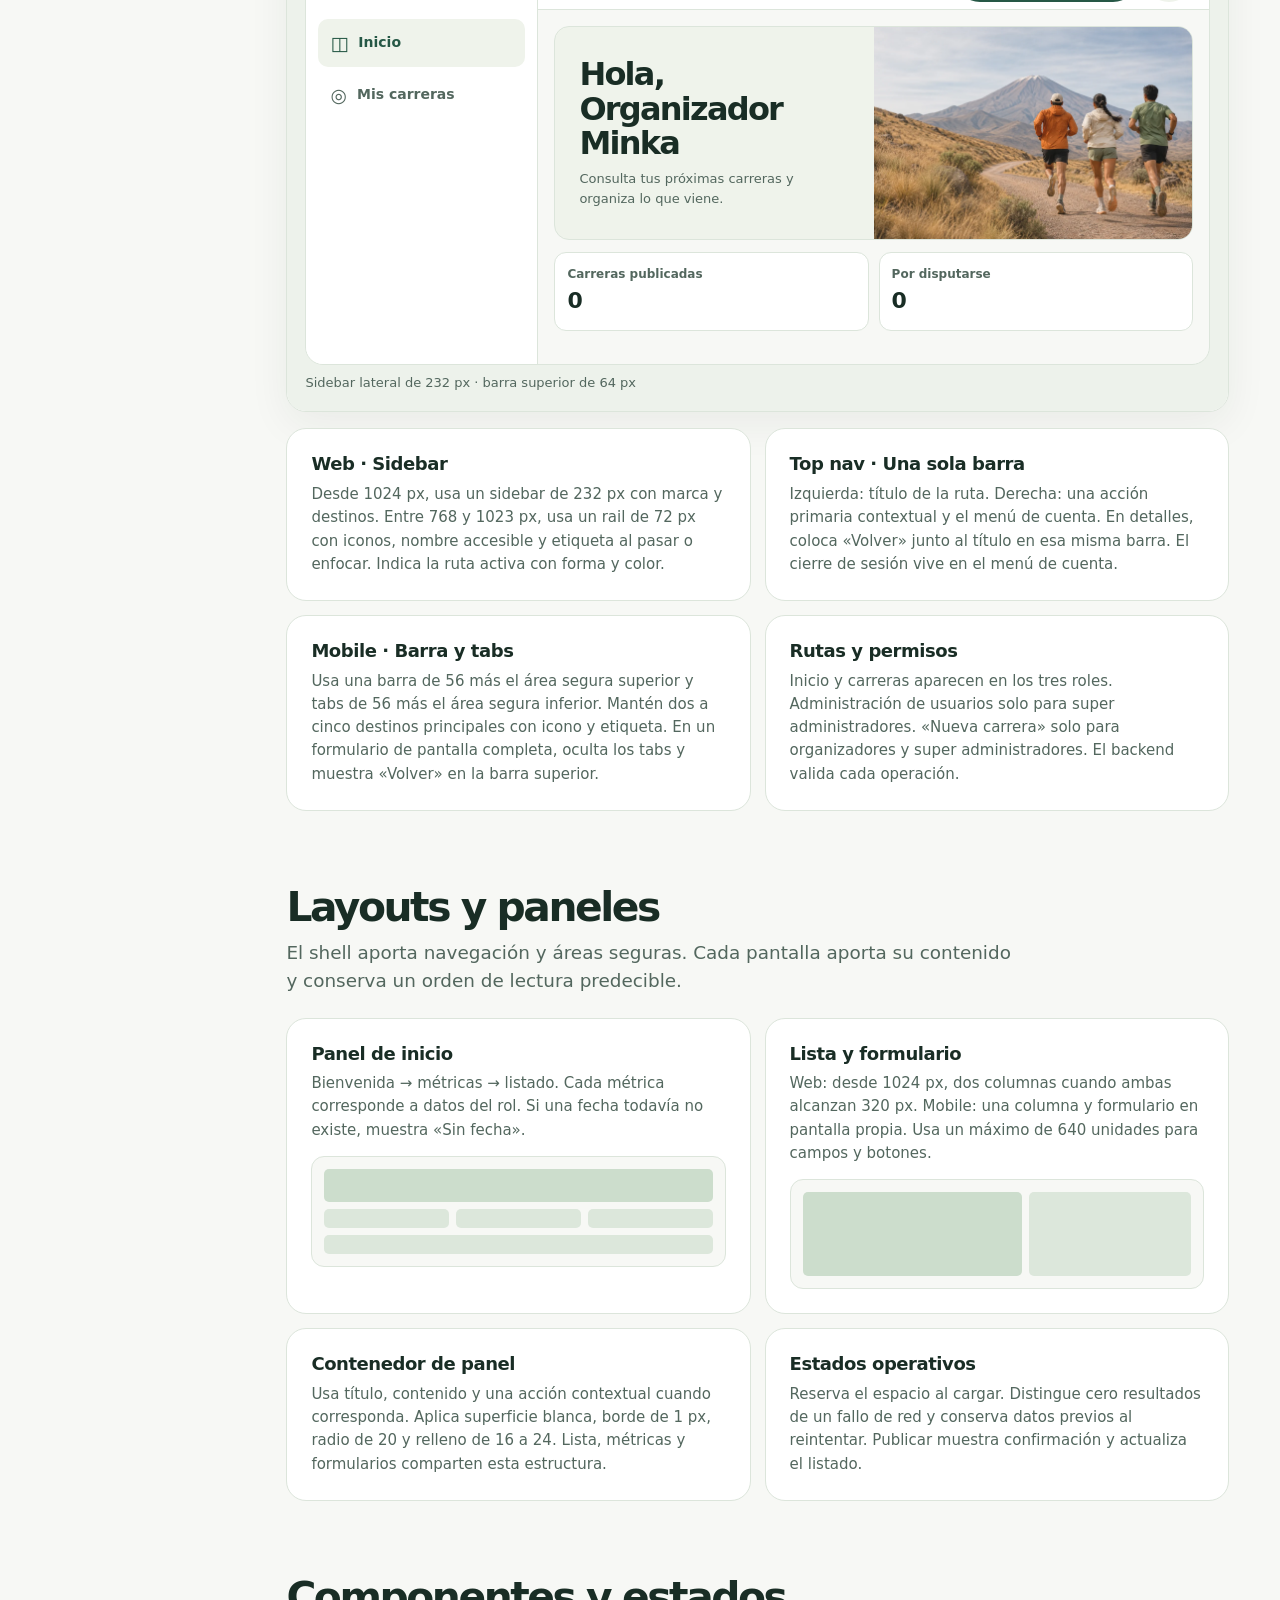
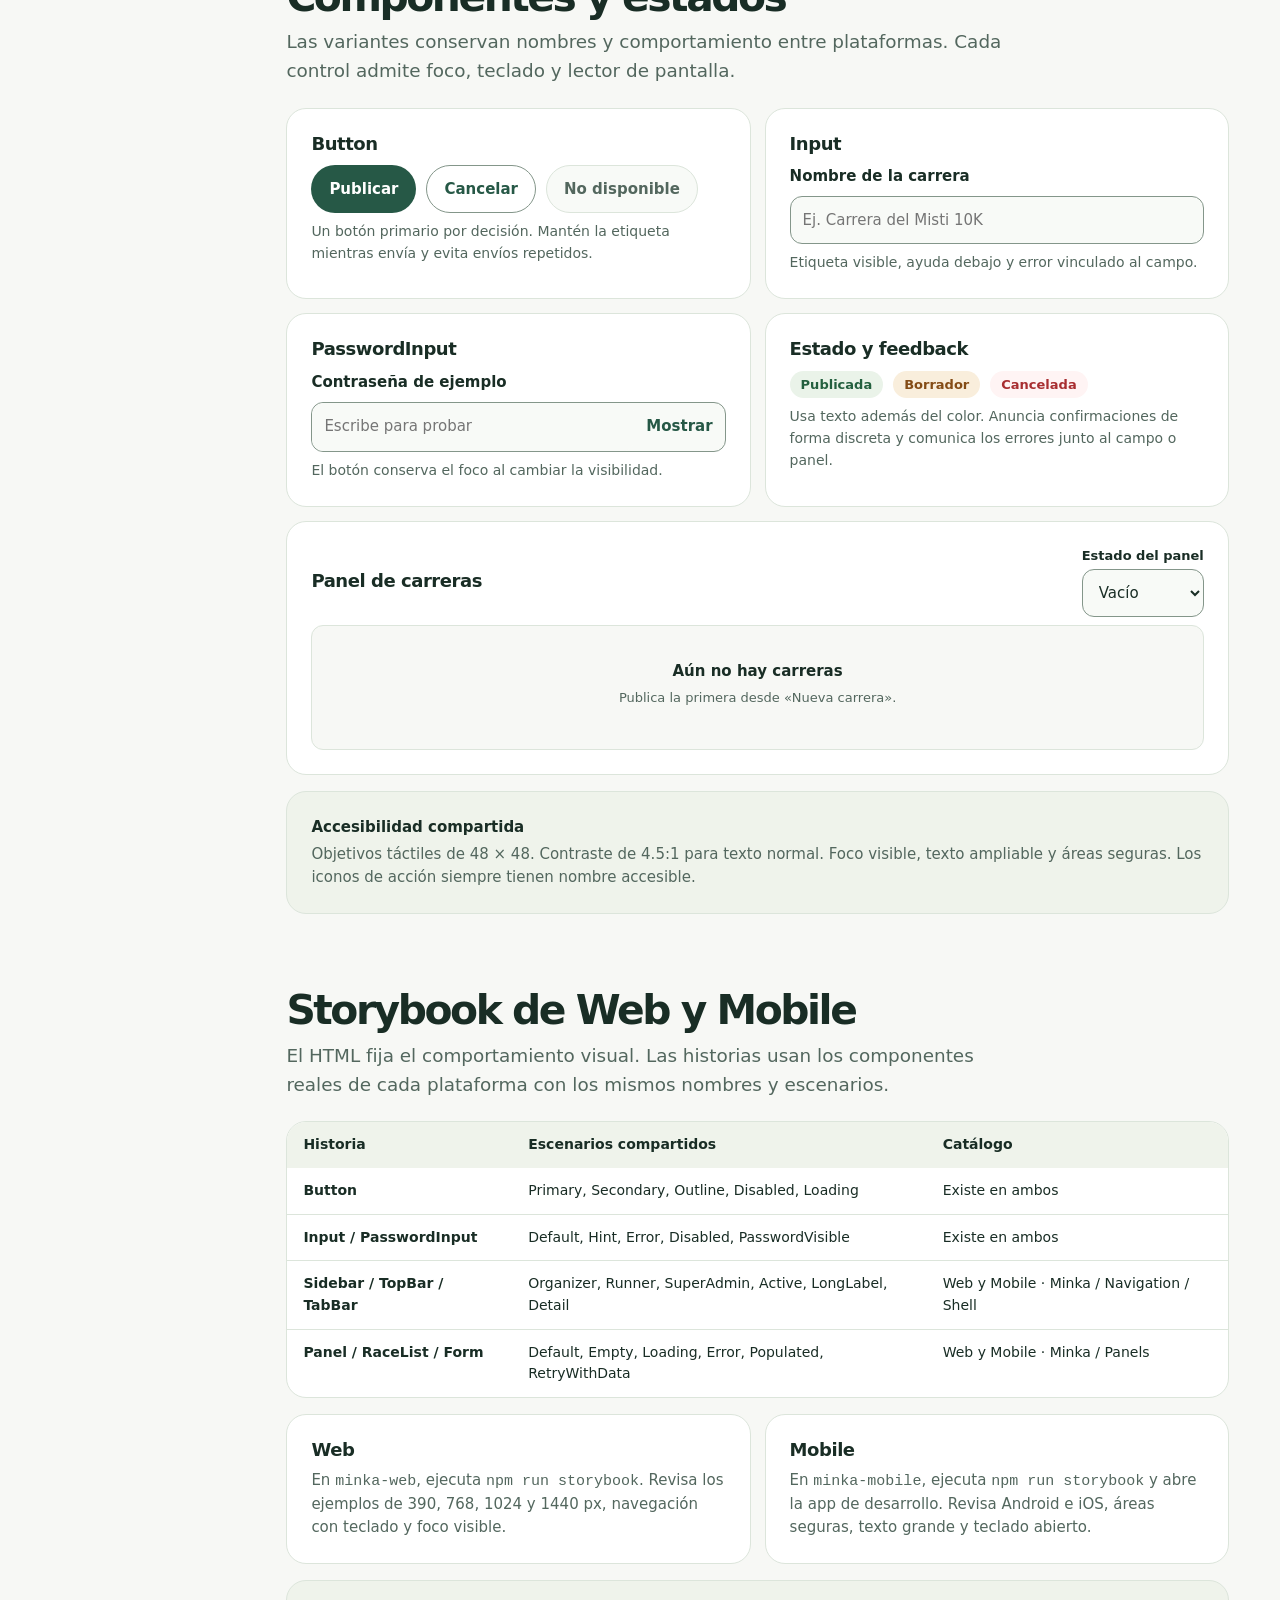
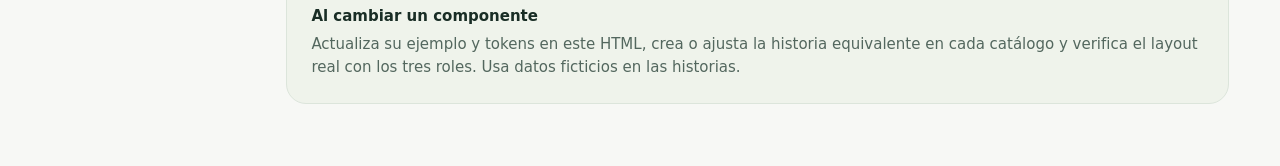
==== commit 811c955b: "Update the Minka design system catalog Source: 3f4c6307fd69c902b3d207606f994dbeb4efd834" ====
--- a/design-system/index.html
+++ b/design-system/index.html
@@ -498,8 +498,8 @@
                 <section class="doc-section" id="storybook" aria-labelledby="stories-heading">
                     <h2 id="stories-heading">Storybook de Web y Mobile</h2>
                     <p class="lede">
-                        El HTML fija el comportamiento visual. Las historias comprueban los componentes
-                        reales en cada plataforma con los mismos nombres y escenarios.
+                        El HTML fija el comportamiento visual. Las historias usan los componentes
+                        reales de cada plataforma con los mismos nombres y escenarios.
                     </p>
                     <div class="table-wrap">
                         <table>
@@ -523,13 +523,13 @@
                                 </tr>
                                 <tr>
                                     <th scope="row">Sidebar / TopBar / TabBar</th>
-                                    <td>Organizer, Runner, SuperAdmin, Active, LongLabel</td>
-                                    <td>Por incorporar</td>
+                                    <td>Organizer, Runner, SuperAdmin, Active, LongLabel, Detail</td>
+                                    <td>Web y Mobile · Minka / Navigation / Shell</td>
                                 </tr>
                                 <tr>
                                     <th scope="row">Panel / RaceList / Form</th>
-                                    <td>Default, Empty, Loading, Error, Populated</td>
-                                    <td>Por incorporar</td>
+                                    <td>Default, Empty, Loading, Error, Populated, RetryWithData</td>
+                                    <td>Web y Mobile · Minka / Panels</td>
                                 </tr>
                             </tbody>
                         </table>
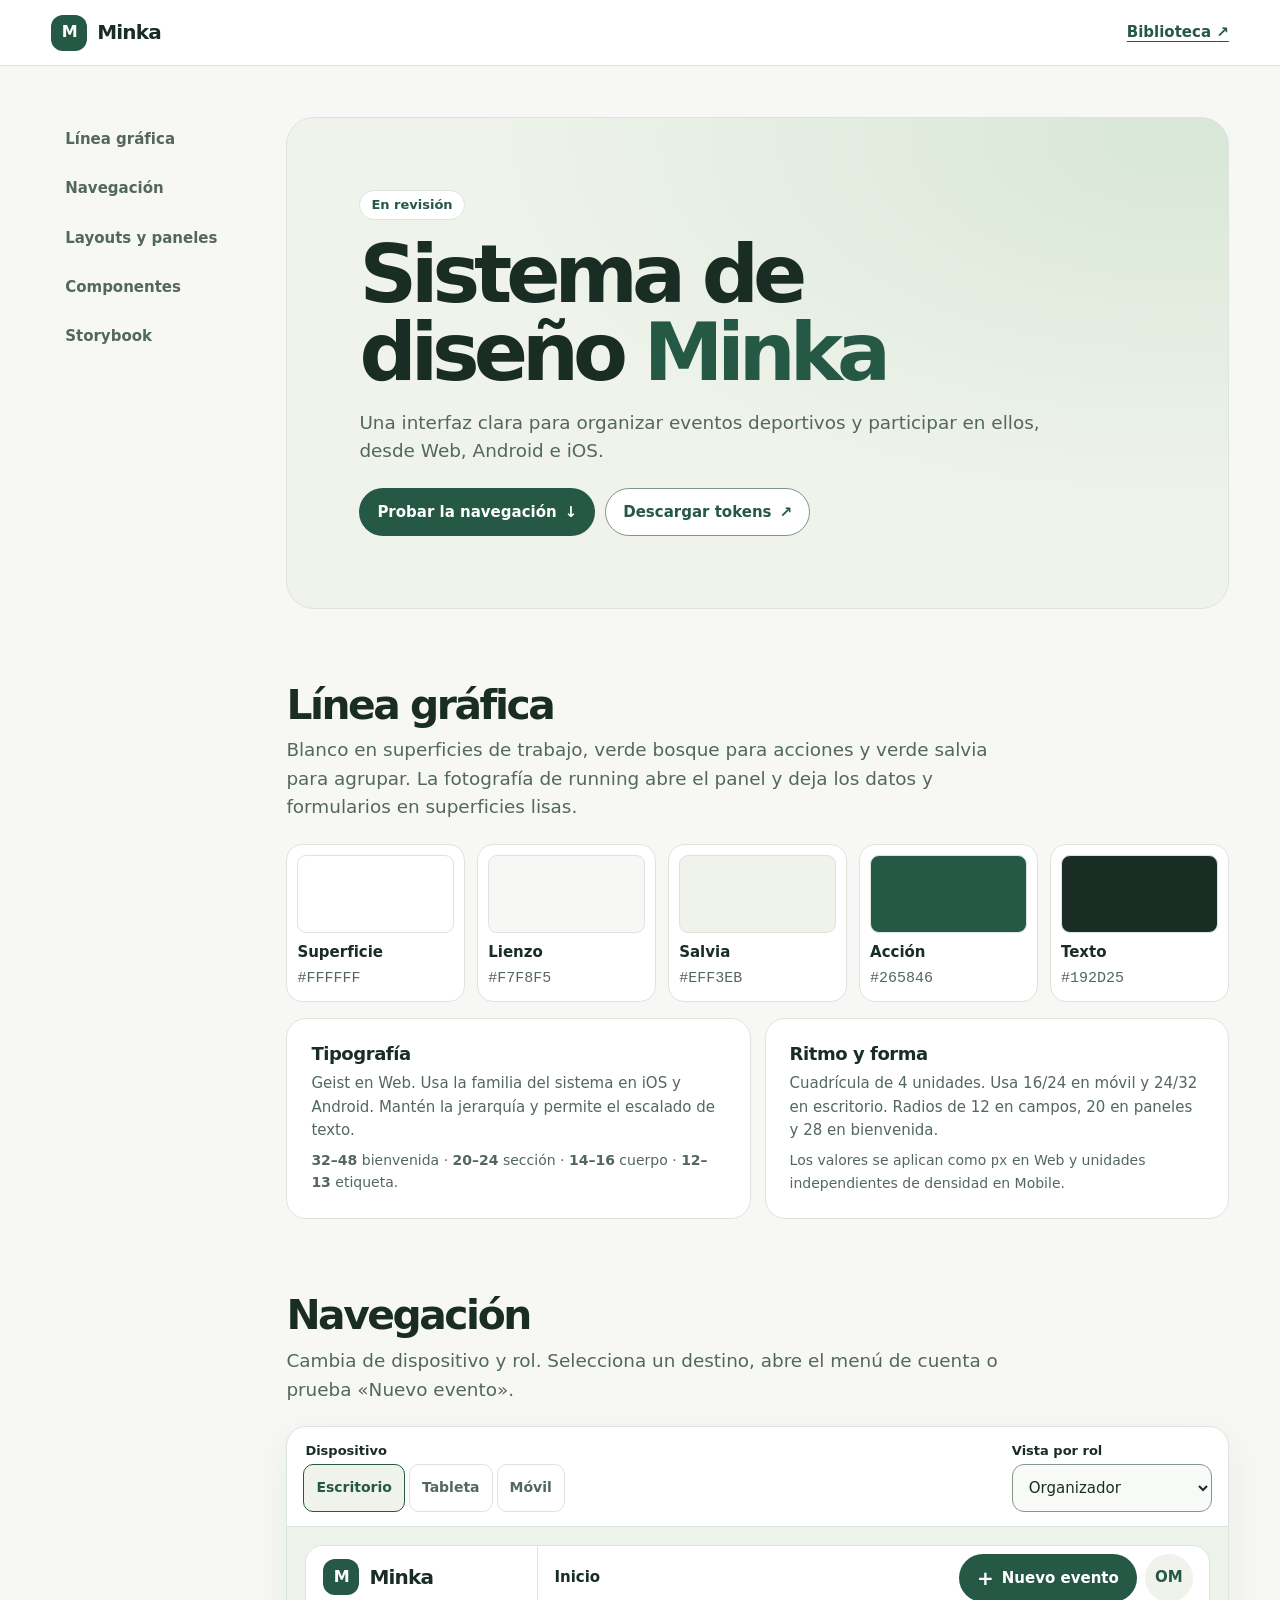
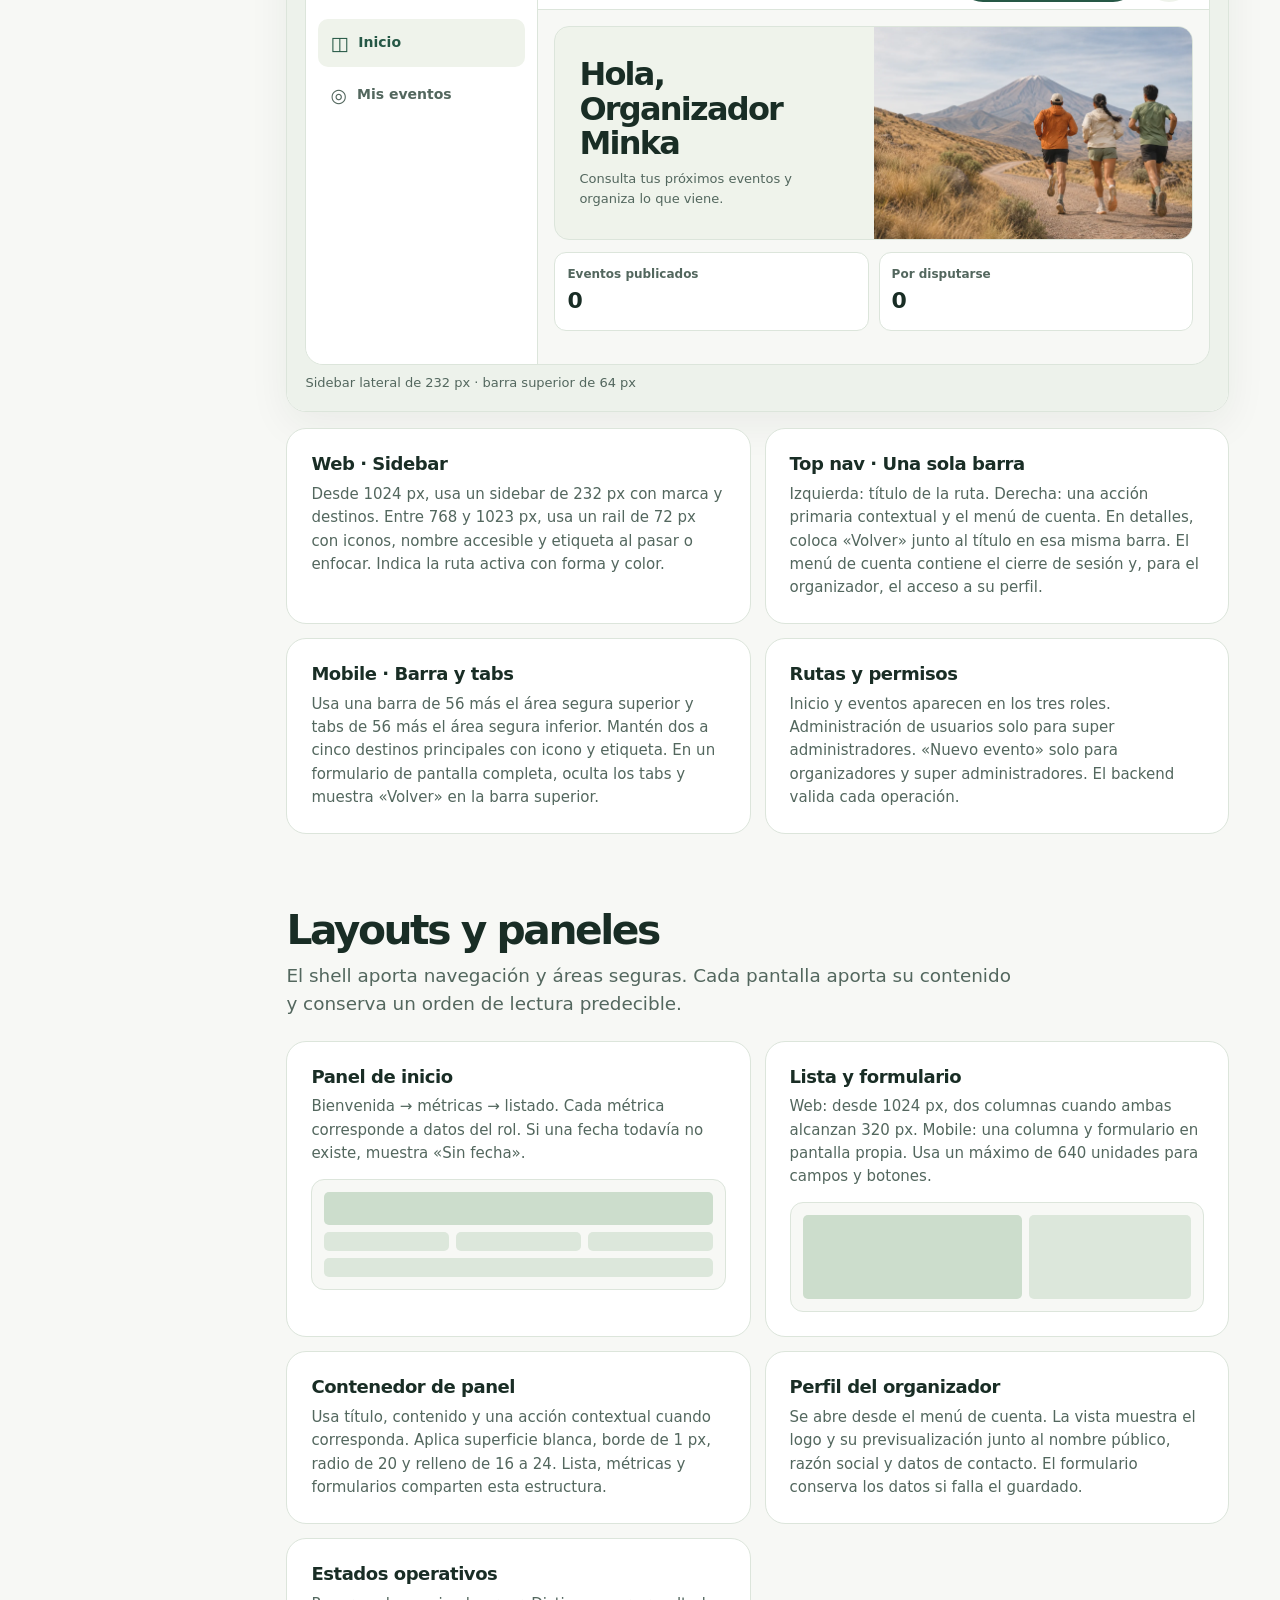
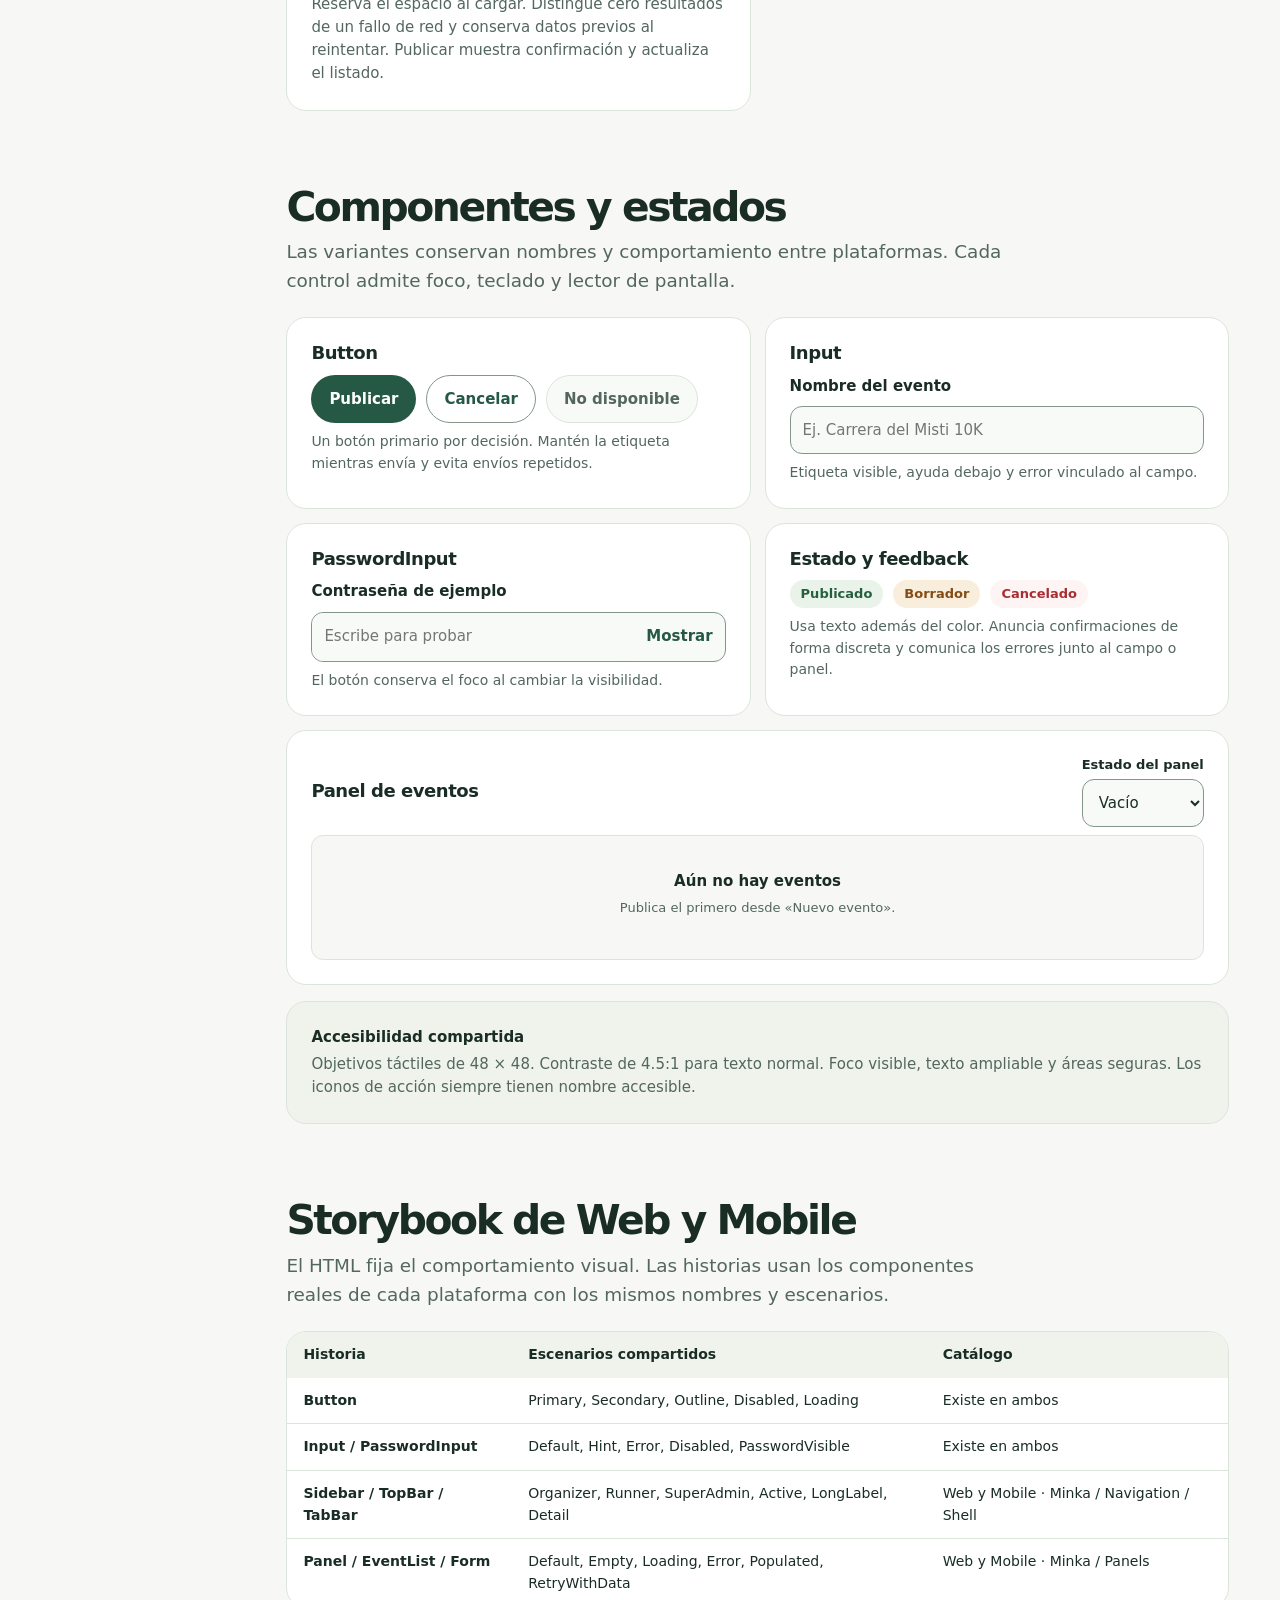
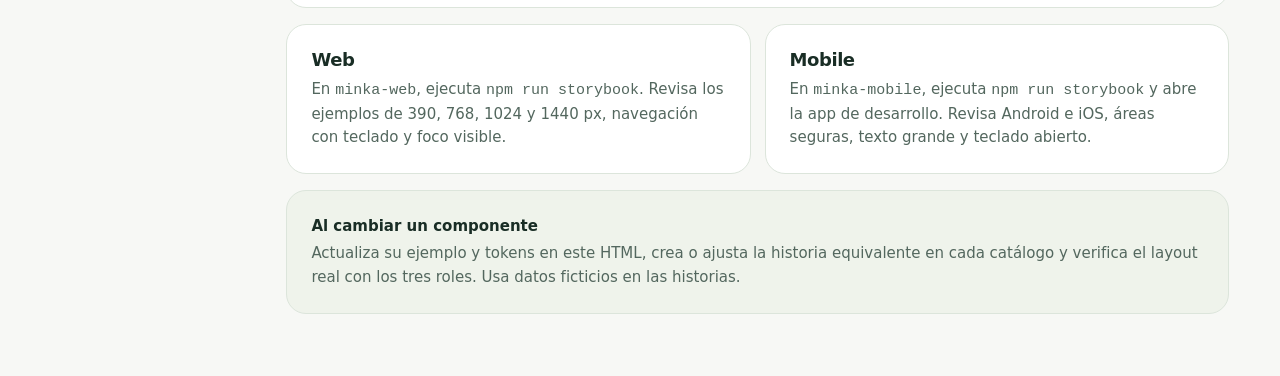
==== commit ebf5e59f: "Document sports events and organizer profiles Source: 3bb63327ba1d948e5e843da93014c5013b7612c8" ====
--- a/design-system/index.html
+++ b/design-system/index.html
@@ -35,8 +35,8 @@
                     <span class="tag">En revisión</span>
                     <h1>Sistema de diseño <span>Minka</span></h1>
                     <p>
-                        Una interfaz clara para organizar carreras y participar en ellas, desde Web, Android
-                        e iOS.
+                        Una interfaz clara para organizar eventos deportivos y participar en ellos, desde
+                        Web, Android e iOS.
                     </p>
                     <div class="intro-actions">
                         <a class="button primary" href="#navegacion"
@@ -107,7 +107,7 @@
                     <h2 id="nav-heading">Navegación</h2>
                     <p class="lede">
                         Cambia de dispositivo y rol. Selecciona un destino, abre el menú de cuenta o prueba
-                        «Nueva carrera».
+                        «Nuevo evento».
                     </p>
 
                     <div class="lab">
@@ -157,9 +157,9 @@
                                             <span aria-hidden="true">◫</span
                                             ><span class="nav-label">Inicio</span>
                                         </button>
-                                        <button type="button" data-page="races" title="Mis carreras">
+                                        <button type="button" data-page="races" title="Mis eventos">
                                             <span aria-hidden="true">◎</span
-                                            ><span class="nav-label" data-races-label>Mis carreras</span>
+                                            ><span class="nav-label" data-races-label>Mis eventos</span>
                                         </button>
                                         <button type="button" data-page="accounts" title="Usuarios" hidden>
                                             <span aria-hidden="true">◉</span
@@ -178,10 +178,10 @@
                                                 class="button primary new-race"
                                                 id="new-race"
                                                 type="button"
-                                                aria-label="Nueva carrera"
+                                                aria-label="Nuevo evento"
                                             >
                                                 <span aria-hidden="true">+</span
-                                                ><span class="action-text">Nueva carrera</span>
+                                                ><span class="action-text">Nuevo evento</span>
                                             </button>
                                             <details class="account-menu">
                                                 <summary aria-label="Menú de la cuenta">
@@ -204,7 +204,7 @@
                                                 <div>
                                                     <h3 id="greeting">Hola, Organizador Minka</h3>
                                                     <p id="welcome-copy">
-                                                        Consulta tus próximas carreras y organiza lo que
+                                                        Consulta tus próximos eventos y organiza lo que
                                                         viene.
                                                     </p>
                                                 </div>
@@ -215,9 +215,9 @@
                                                     height="853"
                                                 />
                                             </div>
-                                            <div class="metrics" aria-label="Resumen de carreras">
+                                            <div class="metrics" aria-label="Resumen de eventos">
                                                 <div>
-                                                    <span id="first-metric-label">Carreras publicadas</span
+                                                    <span id="first-metric-label">Eventos publicados</span
                                                     ><strong class="race-count">0</strong>
                                                 </div>
                                                 <div>
@@ -229,9 +229,9 @@
                                         <section id="races-view" class="app-card" hidden>
                                             <div class="empty-state" id="races-empty">
                                                 <span aria-hidden="true">◎</span
-                                                ><strong>Aún no hay carreras</strong>
+                                                ><strong>Aún no hay eventos</strong>
                                                 <p id="races-empty-hint">
-                                                    Usa «Nueva carrera» para publicar la primera.
+                                                    Usa «Nuevo evento» para publicar el primero.
                                                 </p>
                                             </div>
                                             <ul id="sample-races" class="sample-list"></ul>
@@ -274,7 +274,7 @@
                                     </button>
                                     <button type="button" data-page="races">
                                         <span aria-hidden="true">◎</span
-                                        ><span data-races-label>Mis carreras</span>
+                                        ><span data-races-label>Mis eventos</span>
                                     </button>
                                     <button type="button" data-page="accounts" hidden>
                                         <span aria-hidden="true">◉</span><span>Usuarios</span>
@@ -301,7 +301,8 @@
                             <p>
                                 Izquierda: título de la ruta. Derecha: una acción primaria contextual y el
                                 menú de cuenta. En detalles, coloca «Volver» junto al título en esa misma
-                                barra. El cierre de sesión vive en el menú de cuenta.
+                                barra. El menú de cuenta contiene el cierre de sesión y, para el
+                                organizador, el acceso a su perfil.
                             </p>
                         </article>
                         <article class="spec">
@@ -316,9 +317,9 @@
                         <article class="spec">
                             <h3>Rutas y permisos</h3>
                             <p>
-                                Inicio y carreras aparecen en los tres roles. Administración de usuarios
-                                solo para super administradores. «Nueva carrera» solo para organizadores y
-                                super administradores. El backend valida cada operación.
+                                Inicio y eventos aparecen en los tres roles. Administración de usuarios solo
+                                para super administradores. «Nuevo evento» solo para organizadores y super
+                                administradores. El backend valida cada operación.
                             </p>
                         </article>
                     </div>
@@ -358,6 +359,14 @@
                                 Usa título, contenido y una acción contextual cuando corresponda. Aplica
                                 superficie blanca, borde de 1 px, radio de 20 y relleno de 16 a 24. Lista,
                                 métricas y formularios comparten esta estructura.
+                            </p>
+                        </article>
+                        <article class="spec" id="perfil-organizador">
+                            <h3>Perfil del organizador</h3>
+                            <p>
+                                Se abre desde el menú de cuenta. La vista muestra el logo y su
+                                previsualización junto al nombre público, razón social y datos de contacto.
+                                El formulario conserva los datos si falla el guardado.
                             </p>
                         </article>
                         <article class="spec">
@@ -405,7 +414,7 @@
                         </article>
                         <article class="sample">
                             <h3>Input</h3>
-                            <label for="example-input">Nombre de la carrera</label
+                            <label for="example-input">Nombre del evento</label
                             ><input
                                 id="example-input"
                                 placeholder="Ej. Carrera del Misti 10K"
@@ -437,9 +446,9 @@
                         <article class="sample">
                             <h3>Estado y feedback</h3>
                             <div class="sample-row">
-                                <span class="status success">Publicada</span
+                                <span class="status success">Publicado</span
                                 ><span class="status warning">Borrador</span
-                                ><span class="status danger">Cancelada</span>
+                                ><span class="status danger">Cancelado</span>
                             </div>
                             <p>
                                 Usa texto además del color. Anuncia confirmaciones de forma discreta y
@@ -449,7 +458,7 @@
                     </div>
                     <article class="sample panel-demo">
                         <div class="panel-demo-header">
-                            <h3>Panel de carreras</h3>
+                            <h3>Panel de eventos</h3>
                             <div class="role-control">
                                 <label for="panel-status">Estado del panel</label>
                                 <select id="panel-status">
@@ -462,15 +471,15 @@
                         </div>
                         <div class="panel-example" aria-live="polite">
                             <div class="empty-state" data-panel="empty">
-                                <strong>Aún no hay carreras</strong>
-                                <p>Publica la primera desde «Nueva carrera».</p>
+                                <strong>Aún no hay eventos</strong>
+                                <p>Publica el primero desde «Nuevo evento».</p>
                             </div>
                             <div class="skeleton" data-panel="loading" hidden>
-                                <p>Cargando carreras…</p>
+                                <p>Cargando eventos…</p>
                                 <span></span><span></span>
                             </div>
                             <div class="panel-error" data-panel="error" hidden>
-                                <strong>No se pudieron cargar las carreras.</strong>
+                                <strong>No se pudieron cargar los eventos.</strong>
                                 <p>Comprueba tu conexión e inténtalo de nuevo.</p>
                                 <button type="button" class="button secondary" id="retry-panel">
                                     Reintentar
@@ -481,7 +490,7 @@
                                     <strong>Carrera del Misti 10K</strong>
                                     <p>Arequipa · 20 de marzo</p>
                                 </div>
-                                <span class="status success">Publicada</span>
+                                <span class="status success">Publicado</span>
                             </div>
                         </div>
                     </article>
@@ -498,8 +507,8 @@
                 <section class="doc-section" id="storybook" aria-labelledby="stories-heading">
                     <h2 id="stories-heading">Storybook de Web y Mobile</h2>
                     <p class="lede">
-                        El HTML fija el comportamiento visual. Las historias usan los componentes
-                        reales de cada plataforma con los mismos nombres y escenarios.
+                        El HTML fija el comportamiento visual. Las historias usan los componentes reales de
+                        cada plataforma con los mismos nombres y escenarios.
                     </p>
                     <div class="table-wrap">
                         <table>
@@ -527,7 +536,7 @@
                                     <td>Web y Mobile · Minka / Navigation / Shell</td>
                                 </tr>
                                 <tr>
-                                    <th scope="row">Panel / RaceList / Form</th>
+                                    <th scope="row">Panel / EventList / Form</th>
                                     <td>Default, Empty, Loading, Error, Populated, RetryWithData</td>
                                     <td>Web y Mobile · Minka / Panels</td>
                                 </tr>
@@ -568,15 +577,34 @@
             <form id="sample-form">
                 <header>
                     <div>
-                        <h2 id="dialog-title">Nueva carrera</h2>
+                        <h2 id="dialog-title">Nuevo evento</h2>
                         <p>Los datos se usan solo en esta maqueta.</p>
                     </div>
                     <button class="button secondary" type="button" id="close-dialog">Volver</button>
                 </header>
-                <label for="demo-race-name">Nombre de la carrera</label>
+                <label for="demo-race-name">Nombre del evento</label>
                 <input id="demo-race-name" name="name" maxlength="120" required autofocus />
                 <label for="demo-race-city">Ciudad</label>
                 <input id="demo-race-city" name="city" maxlength="100" required />
+                <label for="demo-event-sport">Disciplina</label>
+                <select id="demo-event-sport" name="sport">
+                    <option>Running</option>
+                    <option>Atletismo</option>
+                    <option>Trail</option>
+                    <option>Triatlón</option>
+                    <option>Duatlón</option>
+                    <option>Ciclismo</option>
+                    <option>Natación</option>
+                    <option>Fitness competitivo</option>
+                    <option>Otra disciplina</option>
+                </select>
+                <label for="demo-event-modality">Modalidad (opcional)</label>
+                <input
+                    id="demo-event-modality"
+                    name="modality"
+                    maxlength="80"
+                    placeholder="Ej. Maratón o Sprint"
+                />
                 <button class="button primary" type="submit">Añadir a la maqueta</button>
             </form>
         </dialog>
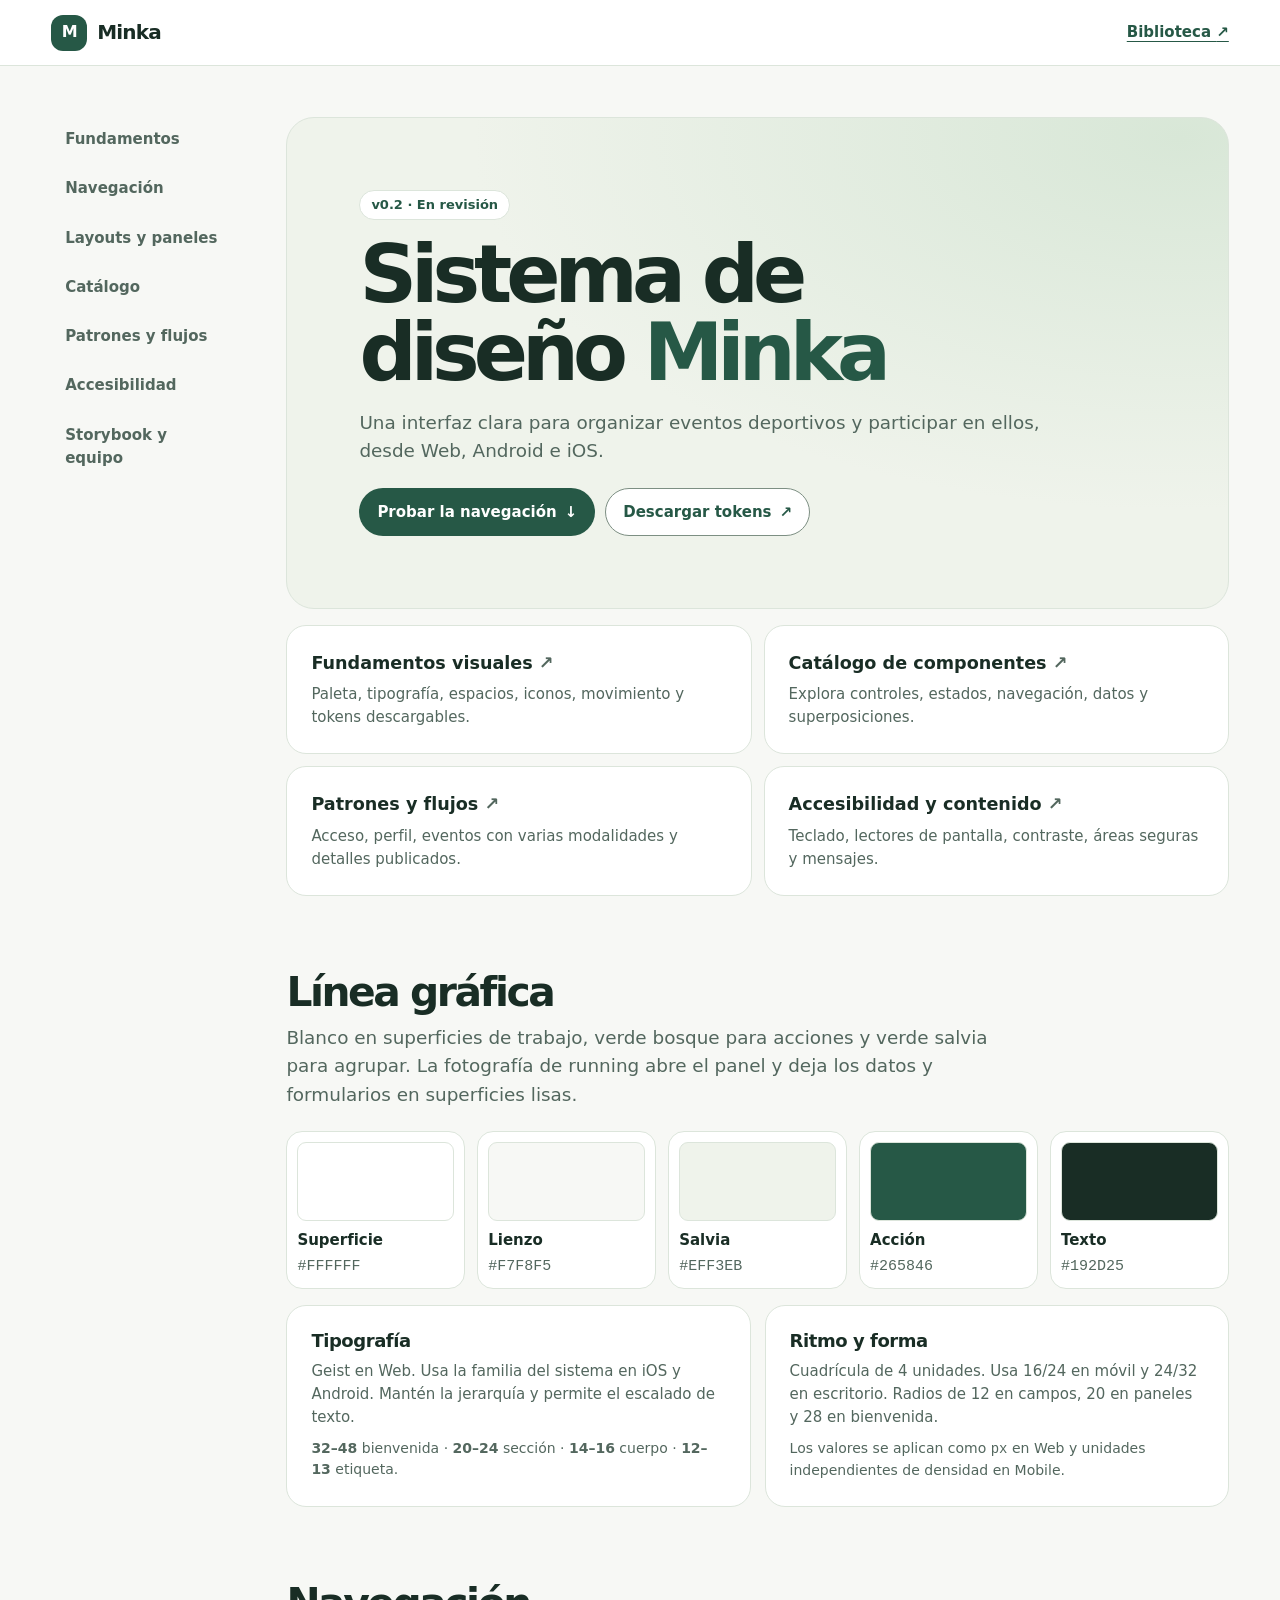
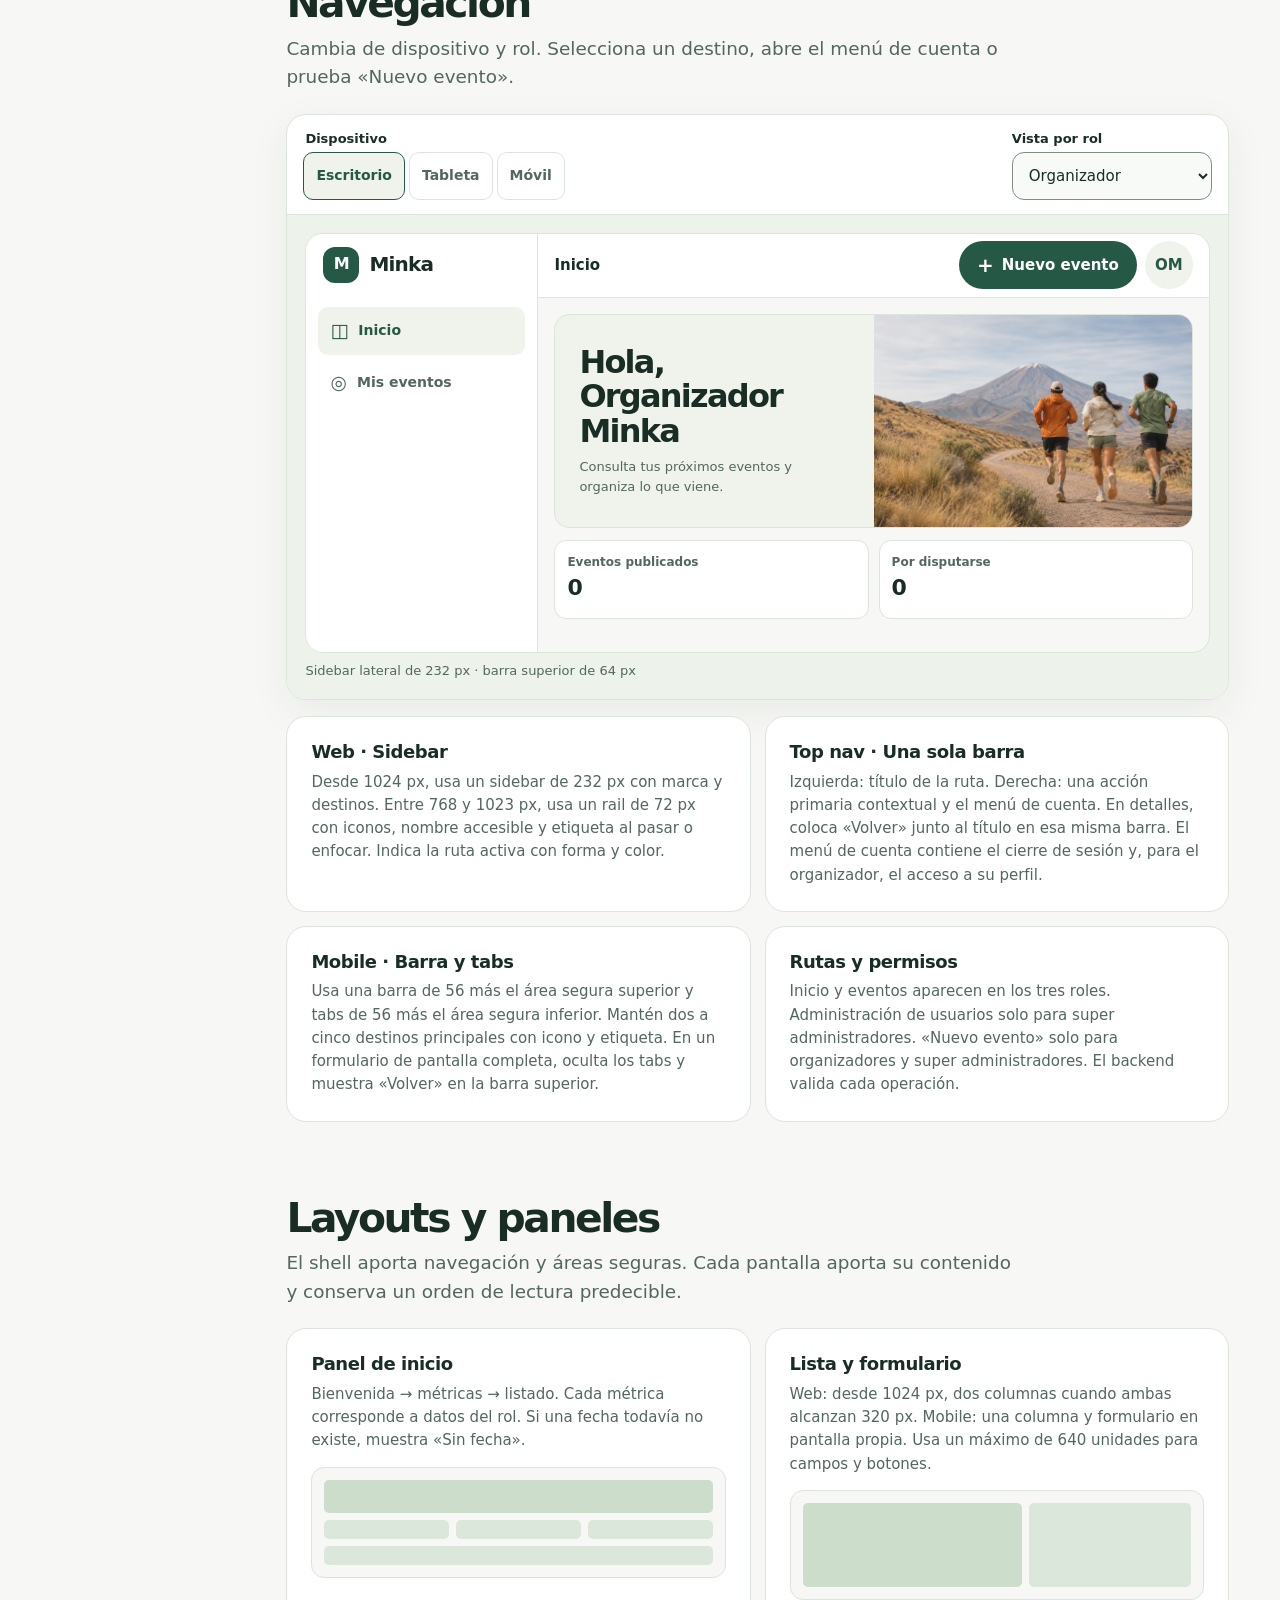
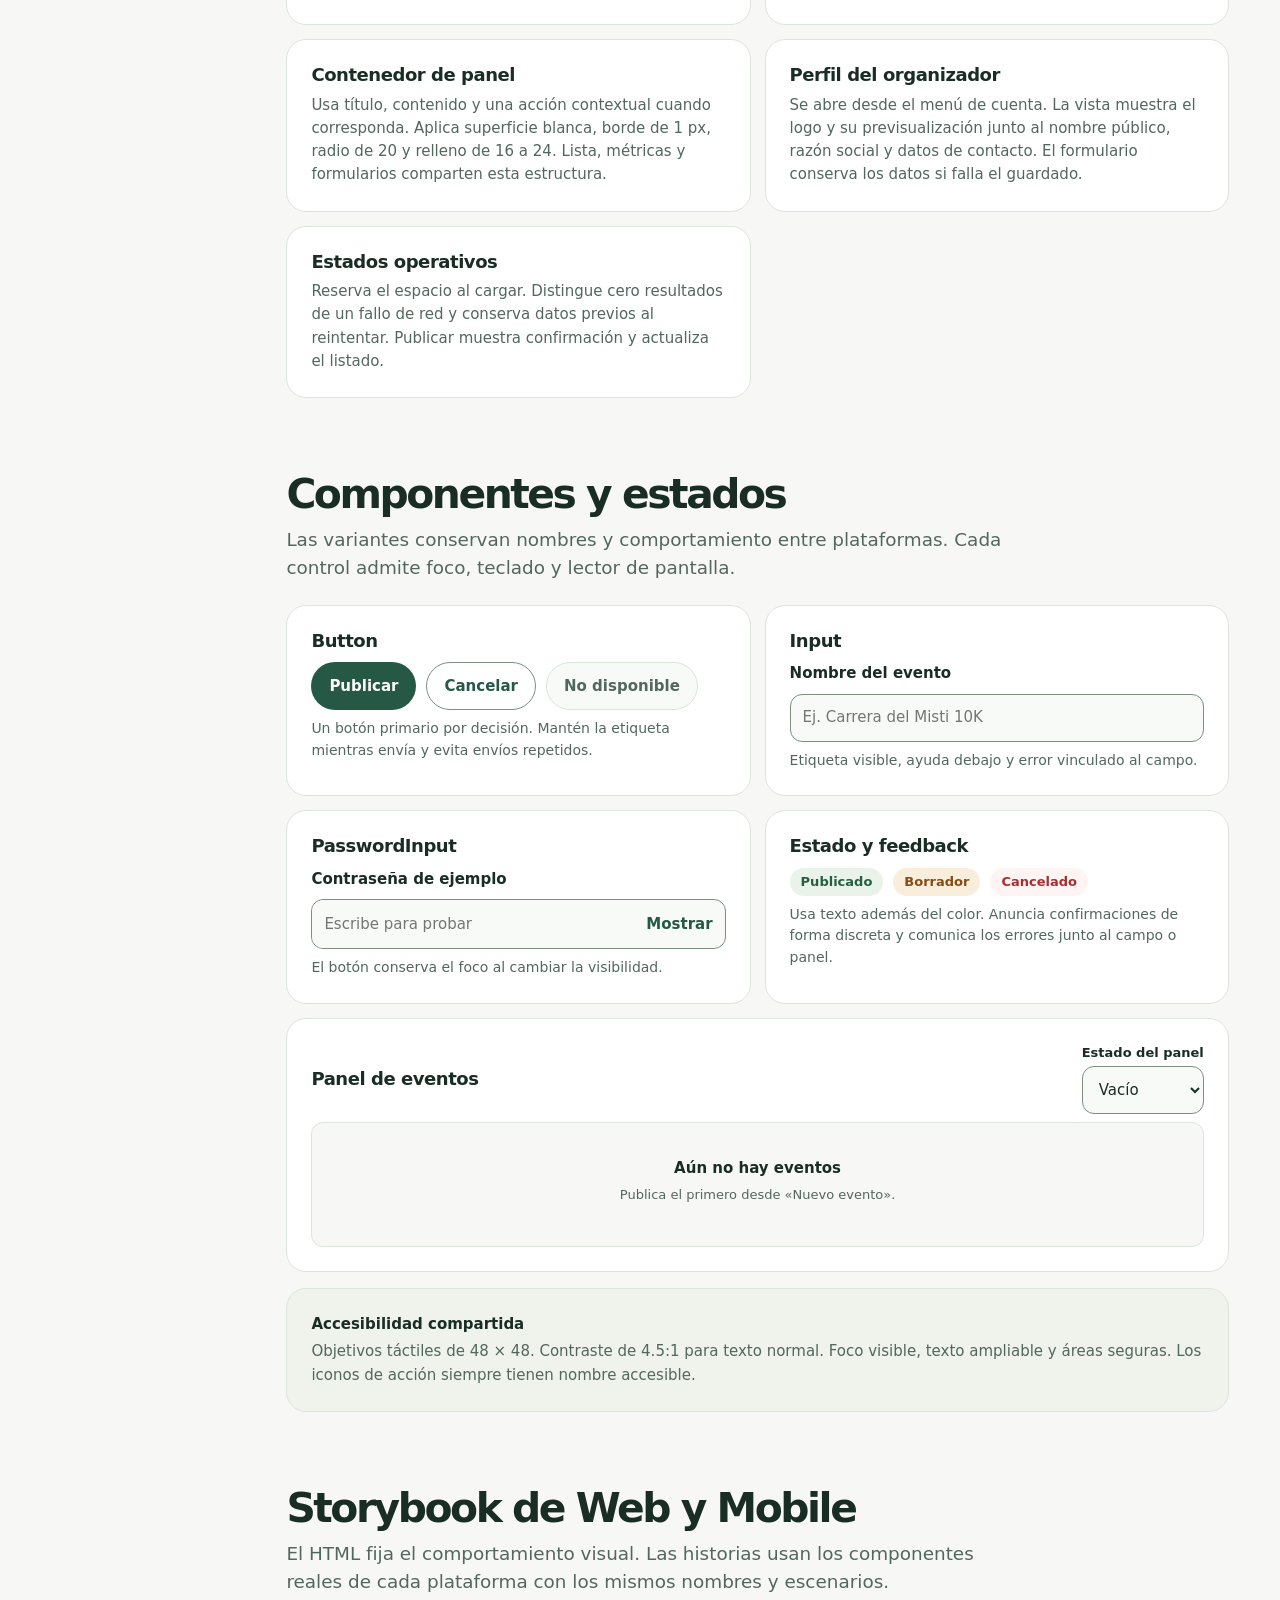
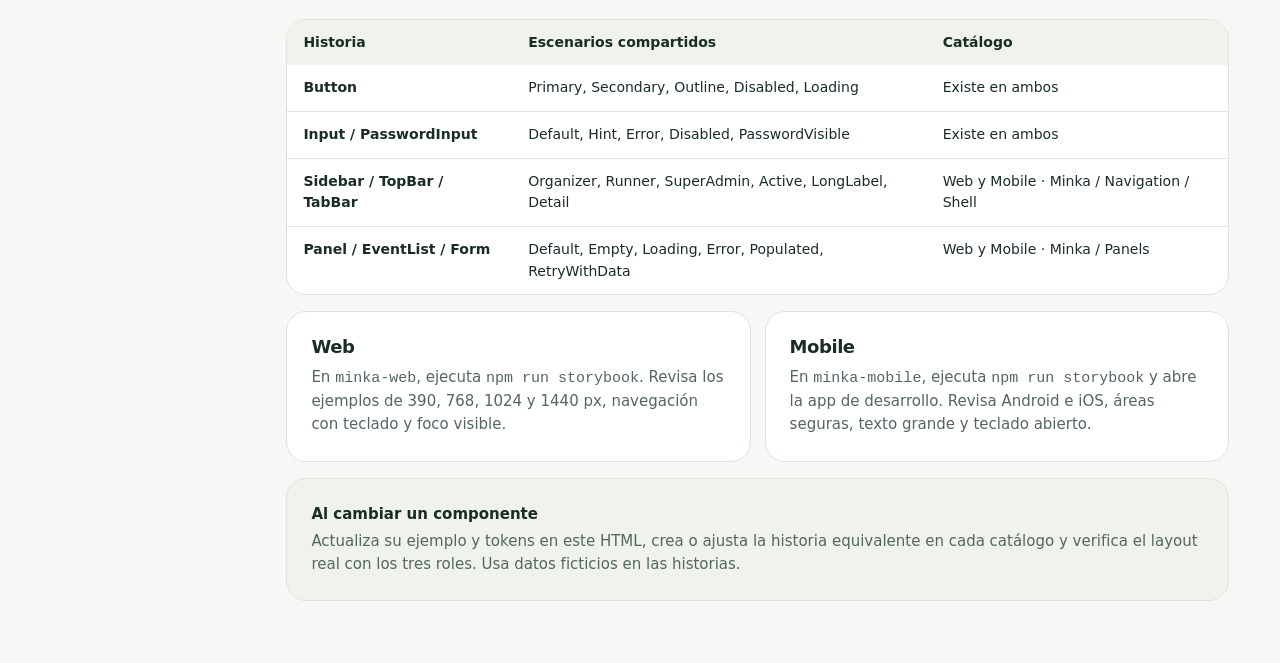
==== commit 63410246: "Deploy Minka design system v0.2" ====
--- a/design-system/index.html
+++ b/design-system/index.html
@@ -8,6 +8,7 @@
         <link rel="stylesheet" href="tokens.css" />
         <link rel="stylesheet" href="design-system.css" />
         <link rel="stylesheet" href="preview.css" />
+        <link rel="stylesheet" href="reference.css" />
         <script src="preview.js" defer></script>
     </head>
     <body>
@@ -23,16 +24,18 @@
 
         <div class="doc-layout">
             <nav class="doc-nav" aria-label="Contenido del sistema de diseño">
-                <a href="#principios">Línea gráfica</a>
+                <a href="fundamentos.html">Fundamentos</a>
                 <a href="#navegacion">Navegación</a>
                 <a href="#layouts">Layouts y paneles</a>
-                <a href="#componentes">Componentes</a>
-                <a href="#storybook">Storybook</a>
+                <a href="catalogo.html">Catálogo</a>
+                <a href="patrones.html">Patrones y flujos</a>
+                <a href="accesibilidad.html">Accesibilidad</a>
+                <a href="equipo.html">Storybook y equipo</a>
             </nav>
 
             <main id="contenido" class="doc-main" tabindex="-1">
-                <header class="intro" id="principios">
-                    <span class="tag">En revisión</span>
+                <header class="intro">
+                    <span class="tag">v0.2 · En revisión</span>
                     <h1>Sistema de diseño <span>Minka</span></h1>
                     <p>
                         Una interfaz clara para organizar eventos deportivos y participar en ellos, desde
@@ -48,7 +51,30 @@
                     </div>
                 </header>
 
-                <section class="doc-section" aria-labelledby="visual-heading">
+                <section aria-label="Capítulos" class="chapter-grid">
+                    <a href="fundamentos.html"
+                        ><strong>Fundamentos visuales <span aria-hidden="true">↗</span></strong
+                        ><span
+                            >Paleta, tipografía, espacios, iconos, movimiento y tokens descargables.</span
+                        ></a
+                    >
+                    <a href="catalogo.html"
+                        ><strong>Catálogo de componentes <span aria-hidden="true">↗</span></strong
+                        ><span>Explora controles, estados, navegación, datos y superposiciones.</span></a
+                    >
+                    <a href="patrones.html"
+                        ><strong>Patrones y flujos <span aria-hidden="true">↗</span></strong
+                        ><span
+                            >Acceso, perfil, eventos con varias modalidades y detalles publicados.</span
+                        ></a
+                    >
+                    <a href="accesibilidad.html"
+                        ><strong>Accesibilidad y contenido <span aria-hidden="true">↗</span></strong
+                        ><span>Teclado, lectores de pantalla, contraste, áreas seguras y mensajes.</span></a
+                    >
+                </section>
+
+                <section class="doc-section" id="principios" aria-labelledby="visual-heading">
                     <h2 id="visual-heading">Línea gráfica</h2>
                     <p class="lede">
                         Blanco en superficies de trabajo, verde bosque para acciones y verde salvia para
@@ -190,6 +216,11 @@
                                                 <div class="account-popup">
                                                     <strong id="account-name">Organizador Minka</strong>
                                                     <span id="account-role" class="muted">Organizador</span>
+                                                    <a
+                                                        id="preview-organizer-profile"
+                                                        href="patrones.html#perfil"
+                                                        >Perfil del organizador</a
+                                                    >
                                                     <button type="button" id="sign-out">
                                                         Cerrar sesión
                                                     </button>
@@ -605,6 +636,7 @@
                     maxlength="80"
                     placeholder="Ej. Maratón o Sprint"
                 />
+                <a href="patrones.html#publicacion">Probar varias modalidades y horarios</a>
                 <button class="button primary" type="submit">Añadir a la maqueta</button>
             </form>
         </dialog>
--- a/design-system/tokens.css
+++ b/design-system/tokens.css
@@ -5,7 +5,7 @@
     --surface-subtle: #eff3eb;
     --field: #f8faf7;
     --border: #dce5db;
-    --border-strong: #84968a;
+    --border-strong: #7d8f83;
     --ink: #192d25;
     --muted: #53675e;
     --brand: #265846;
@@ -16,6 +16,8 @@
     --warning-bg: #f9eedc;
     --danger: #a82e31;
     --danger-bg: #fff4f4;
+    --info: #235472;
+    --info-bg: #eaf3f8;
 
     --font: system-ui, -apple-system, BlinkMacSystemFont, sans-serif;
     --space-1: 4px;
@@ -27,9 +29,11 @@
     --space-8: 32px;
     --space-10: 40px;
     --space-12: 48px;
+    --radius-compact: 8px;
     --radius-field: 12px;
     --radius-panel: 20px;
     --radius-hero: 28px;
+    --radius-pill: 999px;
     --focus: 2px solid var(--brand);
     --shadow: 0 12px 40px #192d2510;
     --sidebar-width: 232px;
@@ -37,4 +41,23 @@
     --topbar-height: 64px;
     --mobile-bar-height: 56px;
     --target-size: 48px;
+    --type-caption: 12px;
+    --type-label: 14px;
+    --type-body: 16px;
+    --type-section: 24px;
+    --type-display-mobile: 32px;
+    --type-display-web: 48px;
+    --line-tight: 1.08;
+    --line-heading: 1.2;
+    --line-body: 1.5;
+    --weight-regular: 400;
+    --weight-label: 650;
+    --weight-heading: 700;
+    --weight-display: 780;
+    --breakpoint-tablet: 768px;
+    --breakpoint-desktop: 1024px;
+    --motion-fast: 140ms;
+    --motion-standard: 220ms;
+    --layer-topbar: 4;
+    --layer-popover: 6;
 }
--- a/design-system/preview.css
+++ b/design-system/preview.css
@@ -180,7 +180,8 @@
 .account-popup .muted {
     font-size: 13px;
 }
-.account-popup button {
+.account-popup button,
+.account-popup a {
     display: block;
     margin-top: 5px;
     min-height: var(--target-size);
@@ -427,3 +428,10 @@
         font-size: 13px;
     }
 }
+
+.account-popup a {
+    display: flex;
+    align-items: center;
+    text-decoration: underline;
+    text-underline-offset: 4px;
+}
--- a/design-system/reference.css
+++ b/design-system/reference.css
@@ -0,0 +1,526 @@
+.reference {
+    width: min(100% - 32px, 78rem);
+    margin: auto;
+    padding: clamp(20px, 5vw, 56px) 0 60px;
+}
+.reference h2 {
+    font-size: clamp(1.65rem, 3vw, 2.3rem);
+    letter-spacing: -0.045em;
+}
+.reference h3 {
+    color: var(--ink);
+}
+.reference .intro {
+    padding: clamp(24px, 5vw, 54px);
+}
+.reference .intro h1 {
+    max-width: 18ch;
+}
+.reference .doc-section {
+    margin-top: clamp(34px, 6vw, 60px);
+}
+.reference-nav {
+    display: flex;
+    gap: 4px 9px;
+    flex-wrap: wrap;
+    align-items: center;
+}
+.reference-nav a {
+    padding: 8px;
+    border-radius: 8px;
+    text-decoration: none;
+    color: var(--muted);
+    font-size: 0.875rem;
+    font-weight: 650;
+}
+.reference-nav a:hover,
+.reference-nav [aria-current='page'] {
+    color: var(--brand);
+    background: var(--surface-subtle);
+    text-decoration: underline;
+    text-underline-offset: 4px;
+}
+.chapter-grid {
+    display: grid;
+    grid-template-columns: repeat(2, minmax(0, 1fr));
+    gap: 12px;
+    margin-top: 16px;
+}
+.chapter-grid a {
+    display: grid;
+    align-content: start;
+    gap: 6px;
+    padding: clamp(14px, 3vw, 24px);
+    border: 1px solid var(--border);
+    border-radius: var(--radius-panel);
+    background: var(--surface);
+    color: var(--ink);
+    text-decoration: none;
+}
+.chapter-grid a:hover {
+    border-color: var(--brand);
+    color: var(--brand);
+}
+.chapter-grid strong {
+    font-size: 1.1rem;
+}
+.chapter-grid a span {
+    color: var(--muted);
+}
+.chapter-bar {
+    padding-top: 22px;
+    display: flex;
+    flex-wrap: wrap;
+    gap: 8px 14px;
+    margin-bottom: 10px;
+}
+.chapter-bar a {
+    padding: 6px 0;
+    font-weight: 650;
+}
+.token-grid {
+    display: grid;
+    grid-template-columns: repeat(4, minmax(0, 1fr));
+    gap: 10px;
+}
+.token-card {
+    display: grid;
+    gap: 4px;
+    padding: 12px;
+    border: 1px solid var(--border);
+    border-radius: 16px;
+    background: var(--surface);
+    font-size: 0.875rem;
+}
+.token-card code {
+    color: var(--muted);
+    overflow-wrap: anywhere;
+}
+.token-preview {
+    min-height: 62px;
+    display: grid;
+    place-items: center;
+    border: 1px solid var(--border);
+    border-radius: 10px;
+    padding: 8px;
+    font-weight: 750;
+}
+.type-list {
+    display: grid;
+    gap: 3px;
+}
+.type-list > div {
+    display: grid;
+    grid-template-columns: minmax(8rem, 0.68fr) minmax(0, 1fr);
+    align-items: center;
+    column-gap: 12px;
+    padding-block: 10px;
+    border-bottom: 1px solid var(--border);
+}
+.type-list small {
+    color: var(--muted);
+}
+.type-list .display-text {
+    font-size: clamp(1.55rem, 4vw, 2.75rem);
+    font-weight: 780;
+    letter-spacing: -0.055em;
+    line-height: 1.04;
+}
+.type-list .heading-text {
+    font-size: 1.375rem;
+    font-weight: 720;
+}
+.type-list .label-text {
+    font-size: 0.8rem;
+    font-weight: 700;
+}
+.space-list {
+    display: flex;
+    flex-wrap: wrap;
+    gap: 10px;
+    padding: 0;
+    margin-block: 12px 0;
+    list-style: none;
+}
+.space-list li {
+    display: grid;
+    justify-items: center;
+    align-content: end;
+    min-width: 48px;
+    gap: 5px;
+    color: var(--muted);
+}
+.space-list i {
+    min-height: var(--size);
+    width: min(var(--size), 100%);
+    background: var(--brand);
+    border-radius: 3px;
+}
+.size-samples {
+    display: flex;
+    align-items: end;
+    flex-wrap: wrap;
+    gap: 12px;
+    margin-block: 12px 0;
+}
+.size-samples span {
+    display: grid;
+    justify-items: center;
+    gap: 5px;
+    font-size: 0.82rem;
+    color: var(--muted);
+}
+.size-samples b {
+    width: 48px;
+    height: 48px;
+    display: grid;
+    place-items: center;
+    background: var(--surface-subtle);
+    color: var(--brand);
+    border: 1px solid var(--border);
+}
+.layout-ruler {
+    display: grid;
+    grid-template-columns: repeat(3, minmax(0, 1fr));
+    gap: 12px;
+    margin-top: 12px;
+}
+.layout-ruler > div {
+    min-width: 0;
+    display: grid;
+    gap: 6px;
+}
+.layout-ruler strong {
+    font-size: 0.85rem;
+}
+.layout-ruler .ruler {
+    min-height: 75px;
+    display: grid;
+    gap: 5px;
+    border: 1px solid var(--border);
+    border-radius: 9px;
+    padding: 6px;
+    background: var(--field);
+}
+.ruler span {
+    min-width: 0;
+    border-radius: 4px;
+    background: #d4e1d4;
+}
+.ruler .ruler-section {
+    display: grid;
+    grid-auto-flow: column;
+    grid-auto-columns: minmax(0, 1fr);
+    gap: 4px;
+    background: transparent;
+}
+.ruler-narrow {
+    grid-template-rows: 10px 1fr 10px;
+}
+.ruler-wide {
+    grid-template-columns: 22px 1fr;
+}
+.reference-table caption {
+    text-align: left;
+    padding: 12px 16px;
+    font-weight: 700;
+}
+.catalogue-tools {
+    display: grid;
+    gap: 6px;
+    max-width: 31rem;
+    margin-bottom: 18px;
+}
+.catalogue-size {
+    color: var(--muted);
+    font-size: 0.86rem;
+}
+.component-spec {
+    min-width: 0;
+    display: grid;
+    gap: 9px;
+    align-content: start;
+}
+.specimen {
+    min-width: 0;
+    padding: 12px;
+    display: grid;
+    gap: 8px;
+    border-radius: 12px;
+    border: 1px solid var(--border);
+    background: var(--field);
+}
+.specimen label:is(.choice) {
+    display: flex;
+    min-height: var(--target-size);
+    gap: 8px;
+    align-items: center;
+}
+.choice input[type='radio'],
+.choice input[type='checkbox'] {
+    accent-color: var(--brand);
+    width: 18px;
+    height: 18px;
+    min-height: auto;
+    padding: 0;
+}
+.specimen .menu-display {
+    padding: 8px 0;
+}
+.comp-tag {
+    display: inline-block;
+    width: fit-content;
+    border-radius: 999px;
+    padding: 4px 9px;
+    background: var(--surface-subtle);
+    color: var(--brand);
+    font-size: 12px;
+    font-weight: 700;
+}
+.component-spec .facts {
+    display: grid;
+    gap: 3px;
+    margin: 0;
+    font-size: 0.86rem;
+    color: var(--muted);
+}
+.facts dt {
+    font-weight: 750;
+    color: var(--ink);
+}
+.facts dd {
+    margin: 0;
+}
+.component-spec [aria-invalid='true'] {
+    border-color: var(--danger);
+}
+.component-spec .invalid-copy {
+    color: var(--danger);
+}
+.reference textarea {
+    border: 1px solid var(--border-strong);
+    border-radius: var(--radius-field);
+    background: var(--field);
+    color: var(--ink);
+    padding: 8px 12px;
+    font: inherit;
+    width: 100%;
+}
+.text-button {
+    padding: 8px 10px;
+    min-height: var(--target-size);
+    font: inherit;
+    font-weight: 700;
+    color: var(--brand);
+    border: 0;
+    background: none;
+}
+.text-button:hover {
+    text-decoration: underline;
+}
+.button.danger {
+    color: var(--danger);
+    background: var(--danger-bg);
+    border-color: var(--danger);
+}
+.example-notice {
+    border: 1px solid var(--border-strong);
+    padding: 12px;
+    color: var(--ink);
+    font-size: 0.9rem;
+    border-radius: 12px;
+    background: var(--surface);
+}
+.example-notice.error {
+    color: var(--danger);
+    background: var(--danger-bg);
+    border-color: var(--danger);
+}
+.example-notice.success {
+    color: var(--success);
+    background: var(--success-bg);
+    border-color: var(--success);
+}
+.example-table th,
+.example-table td {
+    padding: 8px;
+}
+.reference form :where(input:not([type='checkbox'], [type='radio']), select) {
+    width: 100%;
+}
+.example-avatar {
+    display: inline-grid;
+    place-items: center;
+    width: 44px;
+    height: 44px;
+    border-radius: 50%;
+    background: var(--surface-subtle);
+    color: var(--brand);
+    font-weight: 750;
+}
+.example-file {
+    overflow-wrap: anywhere;
+}
+.reference details > summary {
+    cursor: pointer;
+    padding-block: 7px;
+    font-weight: 720;
+}
+.reference details[open] > summary {
+    color: var(--brand);
+}
+.pattern-layout {
+    display: grid;
+    grid-template-columns: minmax(0, 1.25fr) minmax(0, 0.75fr);
+    gap: 14px;
+    align-items: start;
+}
+.pattern-layout .sample {
+    padding: clamp(14px, 3vw, 24px);
+}
+.demo-form {
+    display: grid;
+    gap: 12px;
+}
+.demo-form label {
+    display: grid;
+    gap: 5px;
+    min-width: 0;
+}
+.demo-form fieldset {
+    margin: 0;
+    min-width: 0;
+    border: 1px solid var(--border);
+    border-radius: 12px;
+    padding: 12px;
+}
+.demo-form legend {
+    padding: 0 4px;
+    font-weight: 750;
+}
+.demo-form header {
+    display: flex;
+    justify-content: space-between;
+    align-items: start;
+    flex-wrap: wrap;
+    gap: 8px;
+}
+.demo-field-grid {
+    display: grid;
+    grid-template-columns: repeat(auto-fit, minmax(min(100%, 140px), 1fr));
+    gap: 10px;
+}
+.demo-modalities,
+.demo-form .specimen,
+.preview-result {
+    display: grid;
+    gap: 10px;
+}
+.preview-result > details {
+    border-top: 1px solid var(--border);
+    padding: 5px 0 8px;
+}
+.preview-result p {
+    font-size: 0.88rem;
+}
+.preview-result strong {
+    overflow-wrap: anywhere;
+}
+.rule-list {
+    padding-inline-start: 1.25rem;
+    margin-block: 8px 0;
+}
+.rule-list li + li {
+    margin-top: 8px;
+}
+@media (max-width: 780px) {
+    .reference-site .site-inner {
+        flex-wrap: wrap;
+        padding-block: 8px;
+        gap: 4px;
+    }
+    .reference-site .reference-nav {
+        width: 100%;
+    }
+    .token-grid {
+        grid-template-columns: repeat(2, minmax(0, 1fr));
+    }
+    .pattern-layout {
+        grid-template-columns: minmax(0, 1fr);
+    }
+}
+@media (max-width: 520px) {
+    .chapter-grid {
+        grid-template-columns: minmax(0, 1fr);
+    }
+    .type-list > div {
+        grid-template-columns: minmax(0, 1fr);
+    }
+    .layout-ruler {
+        grid-template-columns: minmax(0, 1fr);
+    }
+    .reference-site {
+        position: static;
+    }
+}
+@media (prefers-reduced-motion: reduce) {
+    .reference *,
+    .doc-layout * {
+        scroll-behavior: auto !important;
+        animation-duration: 0s !important;
+        transition-duration: 0s !important;
+    }
+}
+
+.reference .metrics {
+    display: flex;
+    flex-wrap: wrap;
+    gap: 8px;
+}
+.reference .metrics > div {
+    flex: 1 1 100px;
+    padding: 10px;
+    border-radius: 10px;
+    background: var(--surface);
+    border: 1px solid var(--border);
+}
+.reference .metrics span {
+    display: block;
+    font-size: 0.82rem;
+    color: var(--muted);
+}
+.reference .metrics strong {
+    font-size: 1.35rem;
+}
+.reference .empty-state {
+    display: grid;
+    justify-items: center;
+    text-align: center;
+    padding: 12px;
+}
+.reference dialog {
+    width: min(100% - 32px, 450px);
+    color: var(--ink);
+    padding: 20px;
+    border-radius: 20px;
+    border: 1px solid var(--border);
+    box-shadow: var(--shadow);
+}
+.reference dialog::backdrop {
+    background: #192d2566;
+}
+.reference dialog form {
+    display: grid;
+    gap: 16px;
+}
+.reference dialog h2 {
+    font-size: 1.6rem;
+}
+.profile-logo {
+    width: 72px;
+    height: 72px;
+    object-fit: contain;
+    border-radius: 12px;
+    border: 1px solid var(--border);
+    background: var(--surface);
+}
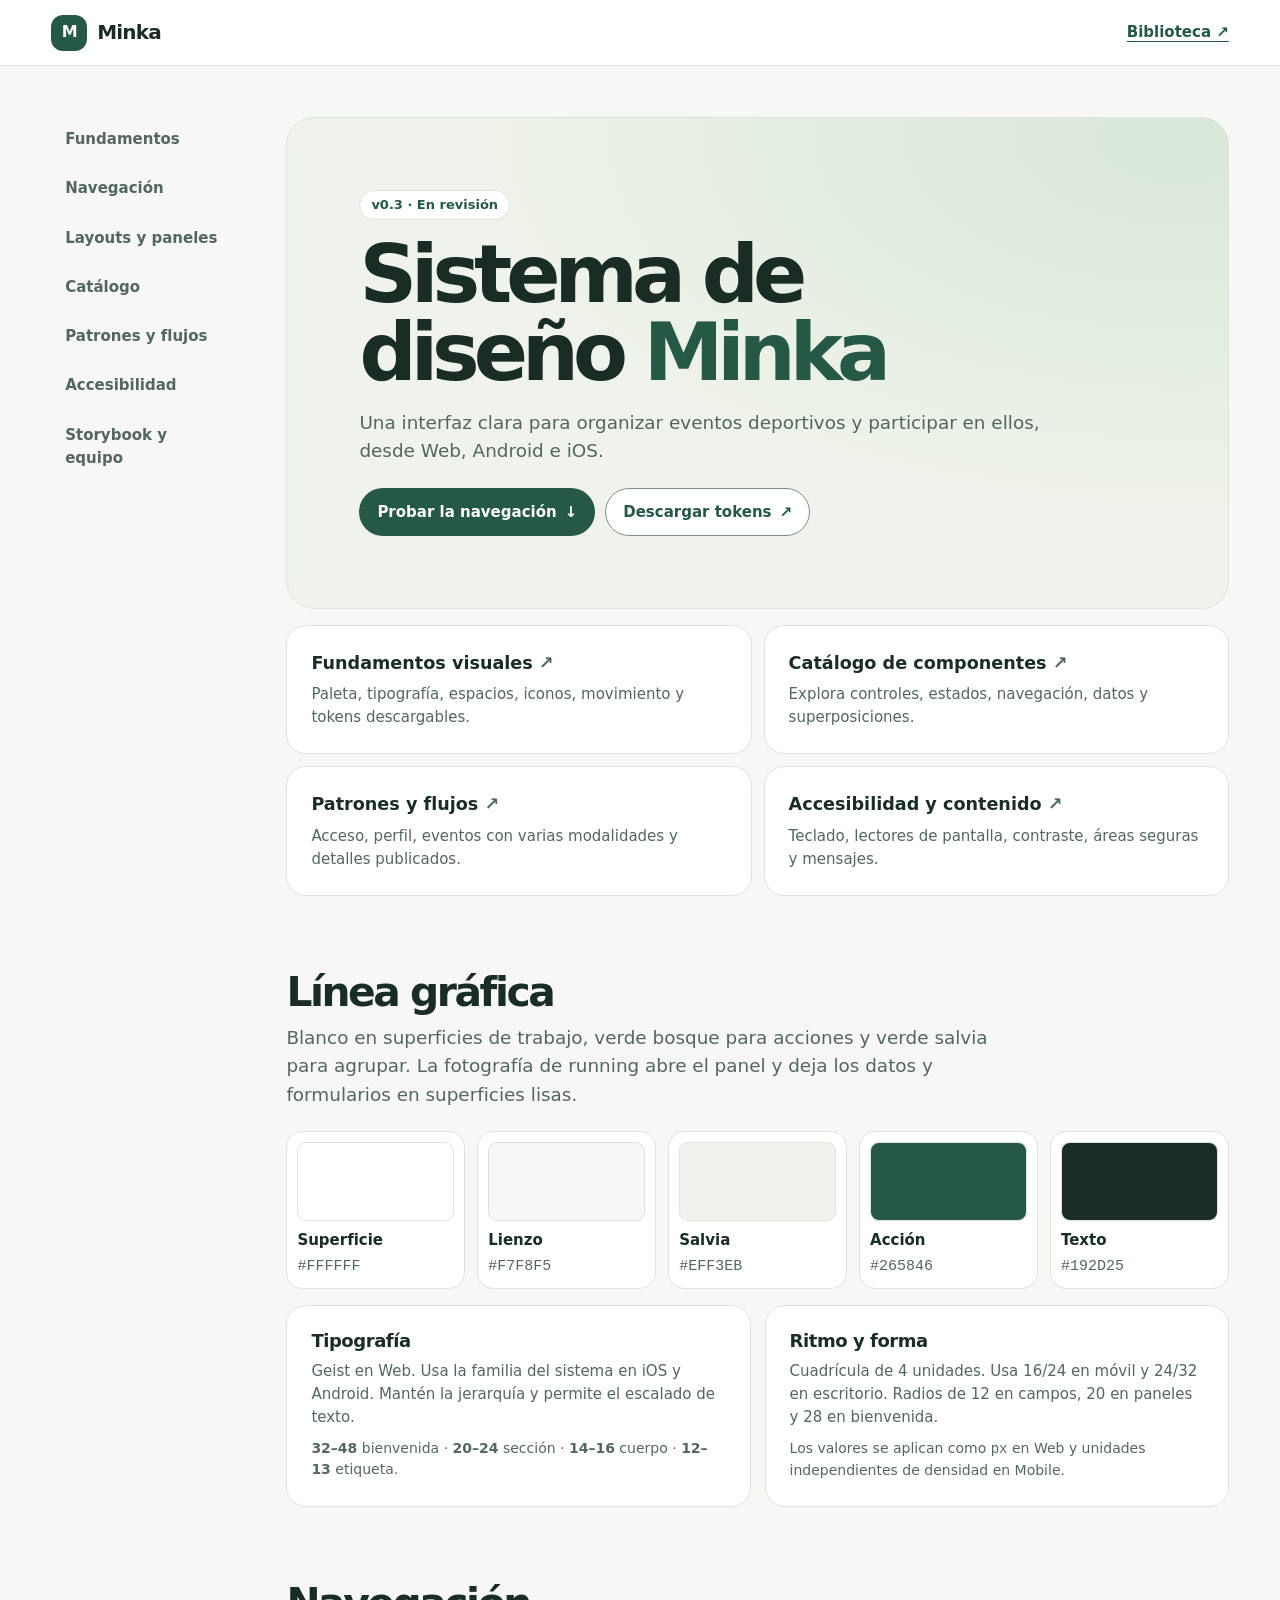
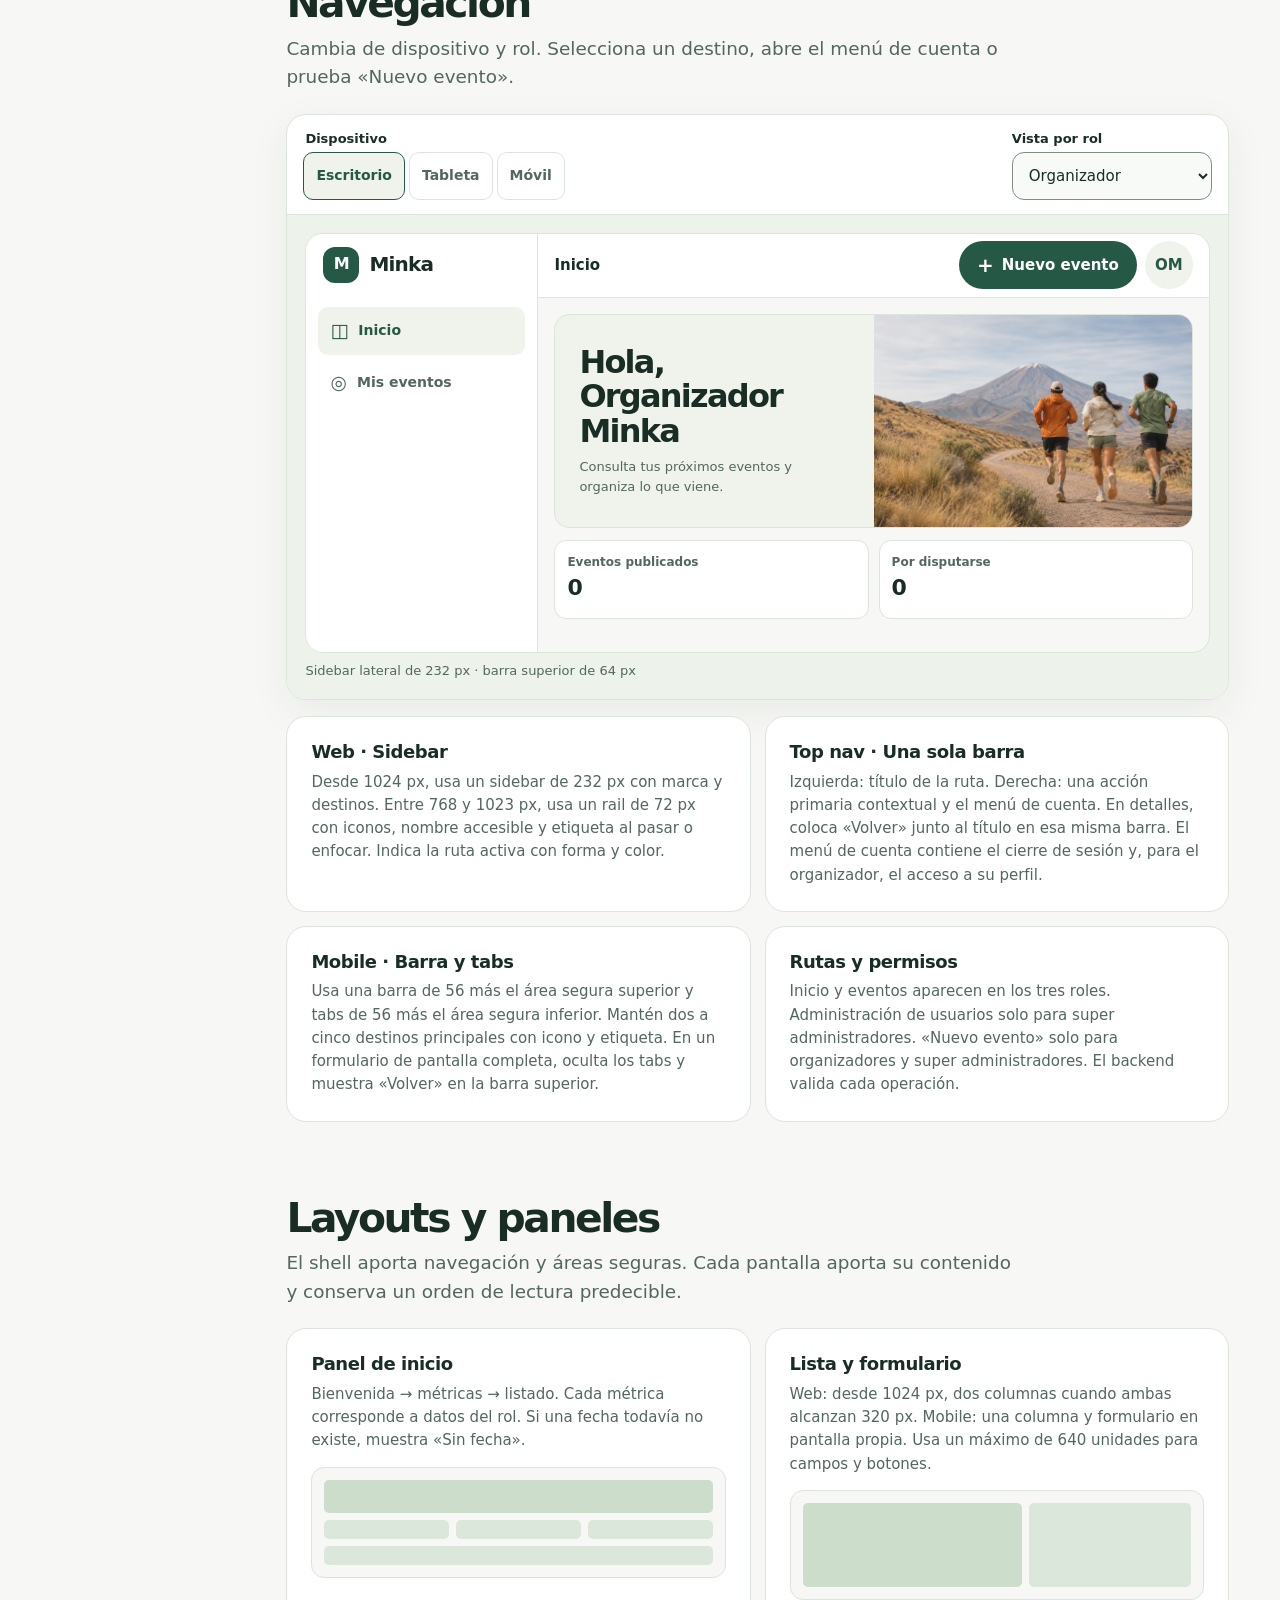
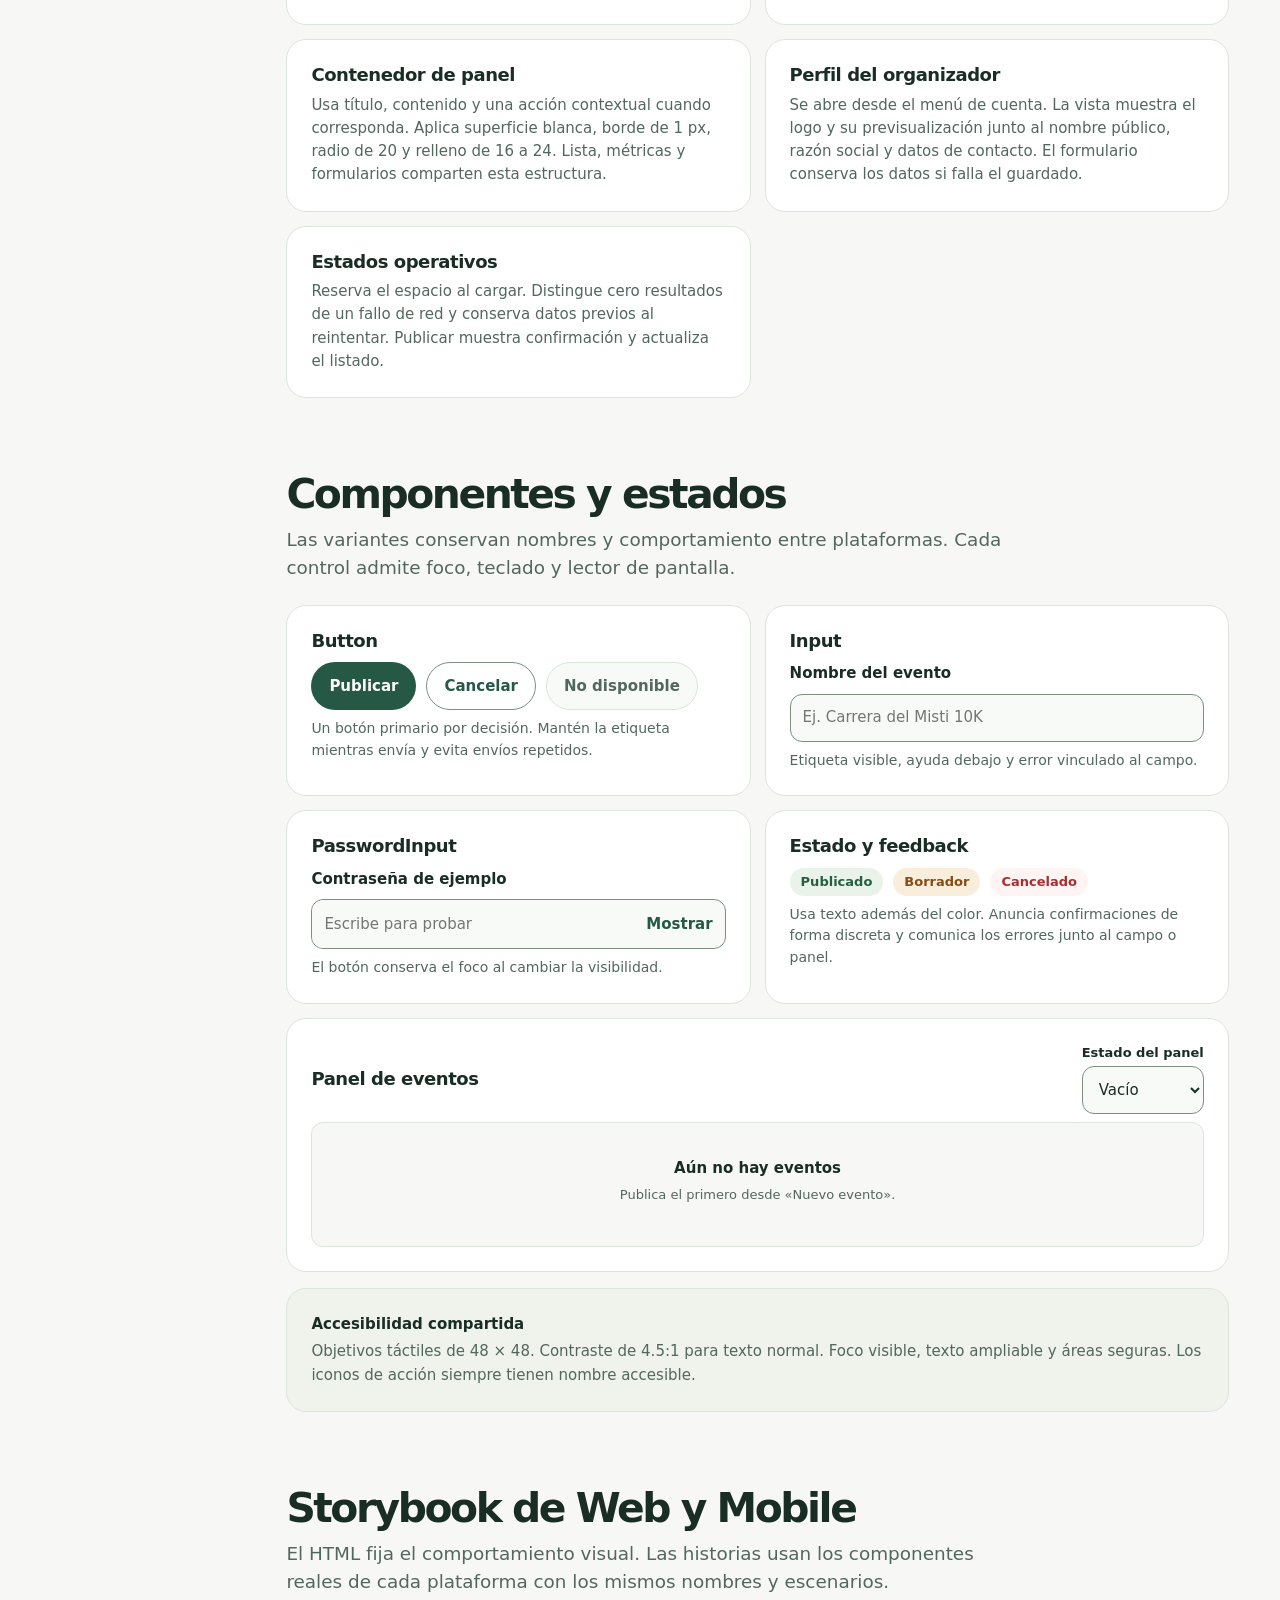
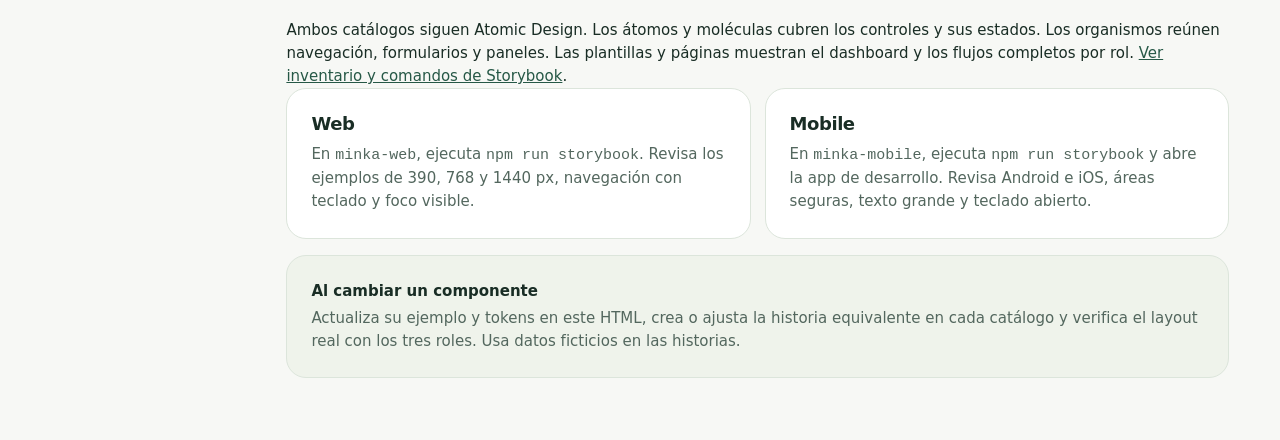
==== commit 054beacc: "Deploy Minka design system v0.3" ====
--- a/design-system/index.html
+++ b/design-system/index.html
@@ -10,6 +10,8 @@
         <link rel="stylesheet" href="preview.css" />
         <link rel="stylesheet" href="reference.css" />
         <script src="preview.js" defer></script>
+        <link rel="stylesheet" href="controles.css" />
+        <script src="controles.js" defer></script>
     </head>
     <body>
         <a class="skip" href="#contenido">Ir al contenido</a>
@@ -35,7 +37,7 @@
 
             <main id="contenido" class="doc-main" tabindex="-1">
                 <header class="intro">
-                    <span class="tag">v0.2 · En revisión</span>
+                    <span class="tag">v0.3 · En revisión</span>
                     <h1>Sistema de diseño <span>Minka</span></h1>
                     <p>
                         Una interfaz clara para organizar eventos deportivos y participar en ellos, desde
@@ -541,45 +543,18 @@
                         El HTML fija el comportamiento visual. Las historias usan los componentes reales de
                         cada plataforma con los mismos nombres y escenarios.
                     </p>
-                    <div class="table-wrap">
-                        <table>
-                            <thead>
-                                <tr>
-                                    <th scope="col">Historia</th>
-                                    <th scope="col">Escenarios compartidos</th>
-                                    <th scope="col">Catálogo</th>
-                                </tr>
-                            </thead>
-                            <tbody>
-                                <tr>
-                                    <th scope="row">Button</th>
-                                    <td>Primary, Secondary, Outline, Disabled, Loading</td>
-                                    <td>Existe en ambos</td>
-                                </tr>
-                                <tr>
-                                    <th scope="row">Input / PasswordInput</th>
-                                    <td>Default, Hint, Error, Disabled, PasswordVisible</td>
-                                    <td>Existe en ambos</td>
-                                </tr>
-                                <tr>
-                                    <th scope="row">Sidebar / TopBar / TabBar</th>
-                                    <td>Organizer, Runner, SuperAdmin, Active, LongLabel, Detail</td>
-                                    <td>Web y Mobile · Minka / Navigation / Shell</td>
-                                </tr>
-                                <tr>
-                                    <th scope="row">Panel / EventList / Form</th>
-                                    <td>Default, Empty, Loading, Error, Populated, RetryWithData</td>
-                                    <td>Web y Mobile · Minka / Panels</td>
-                                </tr>
-                            </tbody>
-                        </table>
-                    </div>
+                    <p>
+                        Ambos catálogos siguen Atomic Design. Los átomos y moléculas cubren los controles
+                        y sus estados. Los organismos reúnen navegación, formularios y paneles. Las
+                        plantillas y páginas muestran el dashboard y los flujos completos por rol.
+                        <a href="equipo.html#storybook">Ver inventario y comandos de Storybook</a>.
+                    </p>
                     <div class="spec-grid">
                         <article class="spec">
                             <h3>Web</h3>
                             <p>
                                 En <code>minka-web</code>, ejecuta <code>npm run storybook</code>. Revisa
-                                los ejemplos de 390, 768, 1024 y 1440 px, navegación con teclado y foco
+                                los ejemplos de 390, 768 y 1440 px, navegación con teclado y foco
                                 visible.
                             </p>
                         </article>
@@ -618,7 +593,7 @@
                 <label for="demo-race-city">Ciudad</label>
                 <input id="demo-race-city" name="city" maxlength="100" required />
                 <label for="demo-event-sport">Disciplina</label>
-                <select id="demo-event-sport" name="sport">
+                <select id="demo-event-sport" name="sport" data-searchable>
                     <option>Running</option>
                     <option>Atletismo</option>
                     <option>Trail</option>
--- a/design-system/controles.css
+++ b/design-system/controles.css
@@ -0,0 +1,126 @@
+.minka-select {
+    position: relative;
+    display: grid;
+    min-width: 0;
+    gap: 6px;
+}
+
+.minka-select > label {
+    font-size: 0.875rem;
+    font-weight: 500;
+    color: var(--muted);
+}
+
+.minka-select-input {
+    display: flex;
+    min-height: 48px;
+    align-items: stretch;
+    border: 1px solid var(--border-strong);
+    border-radius: 12px;
+    background: var(--field);
+}
+
+.minka-select-input:focus-within {
+    outline: 2px solid var(--brand);
+    outline-offset: 2px;
+}
+
+.minka-select-input input {
+    min-width: 0;
+    width: 100%;
+    padding: 0 0 0 14px;
+    outline: none;
+    font-size: 0.875rem;
+}
+
+.minka-select-input input::placeholder {
+    color: var(--muted);
+}
+
+.minka-select-input button {
+    display: grid;
+    width: 48px;
+    flex: 0 0 48px;
+    place-items: center;
+    color: var(--brand);
+}
+
+.minka-chevron {
+    width: 8px;
+    height: 8px;
+    border-right: 2px solid currentColor;
+    border-bottom: 2px solid currentColor;
+    transform: translateY(-2px) rotate(45deg);
+}
+
+.minka-select-input:has(input[aria-expanded="true"]) .minka-chevron {
+    transform: translateY(2px) rotate(225deg);
+}
+
+.minka-select-popup {
+    position: absolute;
+    z-index: 5;
+    inset: calc(100% + 6px) 0 auto;
+    display: grid;
+    gap: 4px;
+    padding: 6px;
+    border: 1px solid var(--border);
+    border-radius: 14px;
+    background: var(--surface);
+    box-shadow: 0 12px 32px #192d2526;
+}
+
+.minka-select-popup ul {
+    max-height: 16rem;
+    overflow: auto;
+}
+
+.minka-select-popup :is(li, button, p) {
+    display: flex;
+    min-height: 42px;
+    align-items: center;
+    padding: 6px 10px;
+    border-radius: 8px;
+    font-size: 0.875rem;
+    text-align: left;
+    overflow-wrap: anywhere;
+}
+
+.minka-select-popup :is(li, button) { cursor: pointer; }
+.minka-select-popup li:is(:hover, .minka-select-active, [aria-selected="true"]) { background: #eaf3e9; }
+.minka-select-popup button { color: var(--brand); font-weight: 650; }
+
+.minka-schedule-field { display: grid; min-width: 0; grid-template-columns: minmax(0, 1fr) auto; align-items: end; gap: 6px; }
+.minka-picker-trigger { display: grid; width: 48px; height: 48px; place-items: center; border: 1px solid var(--border-strong); border-radius: 12px; background: var(--surface); color: var(--brand); }
+.minka-calendar-icon, .minka-clock-icon { position: relative; width: 18px; height: 18px; border: 2px solid currentColor; }
+.minka-calendar-icon { border-radius: 4px; }
+.minka-calendar-icon::after { position: absolute; top: 4px; right: 0; left: 0; border-top: 2px solid currentColor; content: ''; }
+.minka-clock-icon { border-radius: 50%; }
+.minka-clock-icon::after { position: absolute; top: 2px; left: 6px; width: 5px; height: 6px; border-bottom: 1.5px solid currentColor; border-left: 1.5px solid currentColor; content: ''; }
+.minka-picker-dialog { position: fixed; inset: 0; width: min(24rem, calc(100vw - 2rem)); max-height: calc(100dvh - 2rem); margin: auto; padding: 1rem; overflow-y: auto; border: 1px solid var(--border); border-radius: 20px; background: var(--surface); color: var(--ink); box-shadow: 0 20px 60px #192d2533; }
+.minka-picker-dialog::backdrop { background: #192d2559; }
+.minka-picker-dialog button { min-height: 40px; min-width: 0; border-radius: 9px; cursor: pointer; }
+.minka-picker-dialog button:focus-visible { outline: 2px solid var(--brand); outline-offset: 2px; }
+.minka-picker-dialog button[aria-pressed="true"] { background: var(--brand); color: white; }
+.minka-picker-heading, .minka-calendar-toolbar { display: flex; align-items: center; justify-content: space-between; gap: 8px; }
+.minka-picker-heading h3 { font-size: 1.125rem; font-weight: 750; }
+.minka-picker-heading button, .minka-calendar-toolbar button { width: 40px; background: var(--field); font-size: 1.5rem; }
+.minka-calendar, .minka-clock { display: grid; gap: 12px; margin-top: 12px; }
+.minka-calendar-toolbar strong { text-transform: capitalize; }
+.minka-week { display: grid; grid-template-columns: repeat(7, minmax(0, 1fr)); gap: 3px; text-align: center; }
+.minka-week span { color: var(--muted); font-size: 0.75rem; }
+.minka-week button { background: var(--field); }
+.minka-week button[aria-current="date"]:not([aria-pressed="true"]) { outline: 1px solid var(--brand); }
+.minka-clock output { color: var(--brand); font-size: 1.75rem; font-weight: 800; text-align: center; }
+.minka-time-group { display: grid; gap: 5px; }
+.minka-time-options { display: grid; max-height: 128px; grid-template-columns: repeat(6, minmax(0, 1fr)); gap: 4px; overflow: auto; padding: 3px; }
+.minka-time-options button { background: var(--field); }
+.minka-picker-dialog .minka-picker-action { padding: 0 12px; background: var(--brand); color: white; font-weight: 700; }
+.minka-picker-clear { padding: 0 12px; margin-top: 8px; color: var(--brand); text-decoration: underline; }
+
+.minka-select-popup[hidden], .minka-select-popup p[hidden], select[data-searchable][hidden] { display: none !important; }
+.minka-select-input input { background: transparent; border: 0; }
+.minka-select-popup ul { list-style: none; margin: 0; padding: 0; }
+.minka-select-input button, .minka-picker-dialog button { border: 0; }
+.minka-picker-dialog button:not(.minka-picker-action) { color: inherit; }
+.minka-picker-dialog button[aria-pressed="true"] { color: white; }
